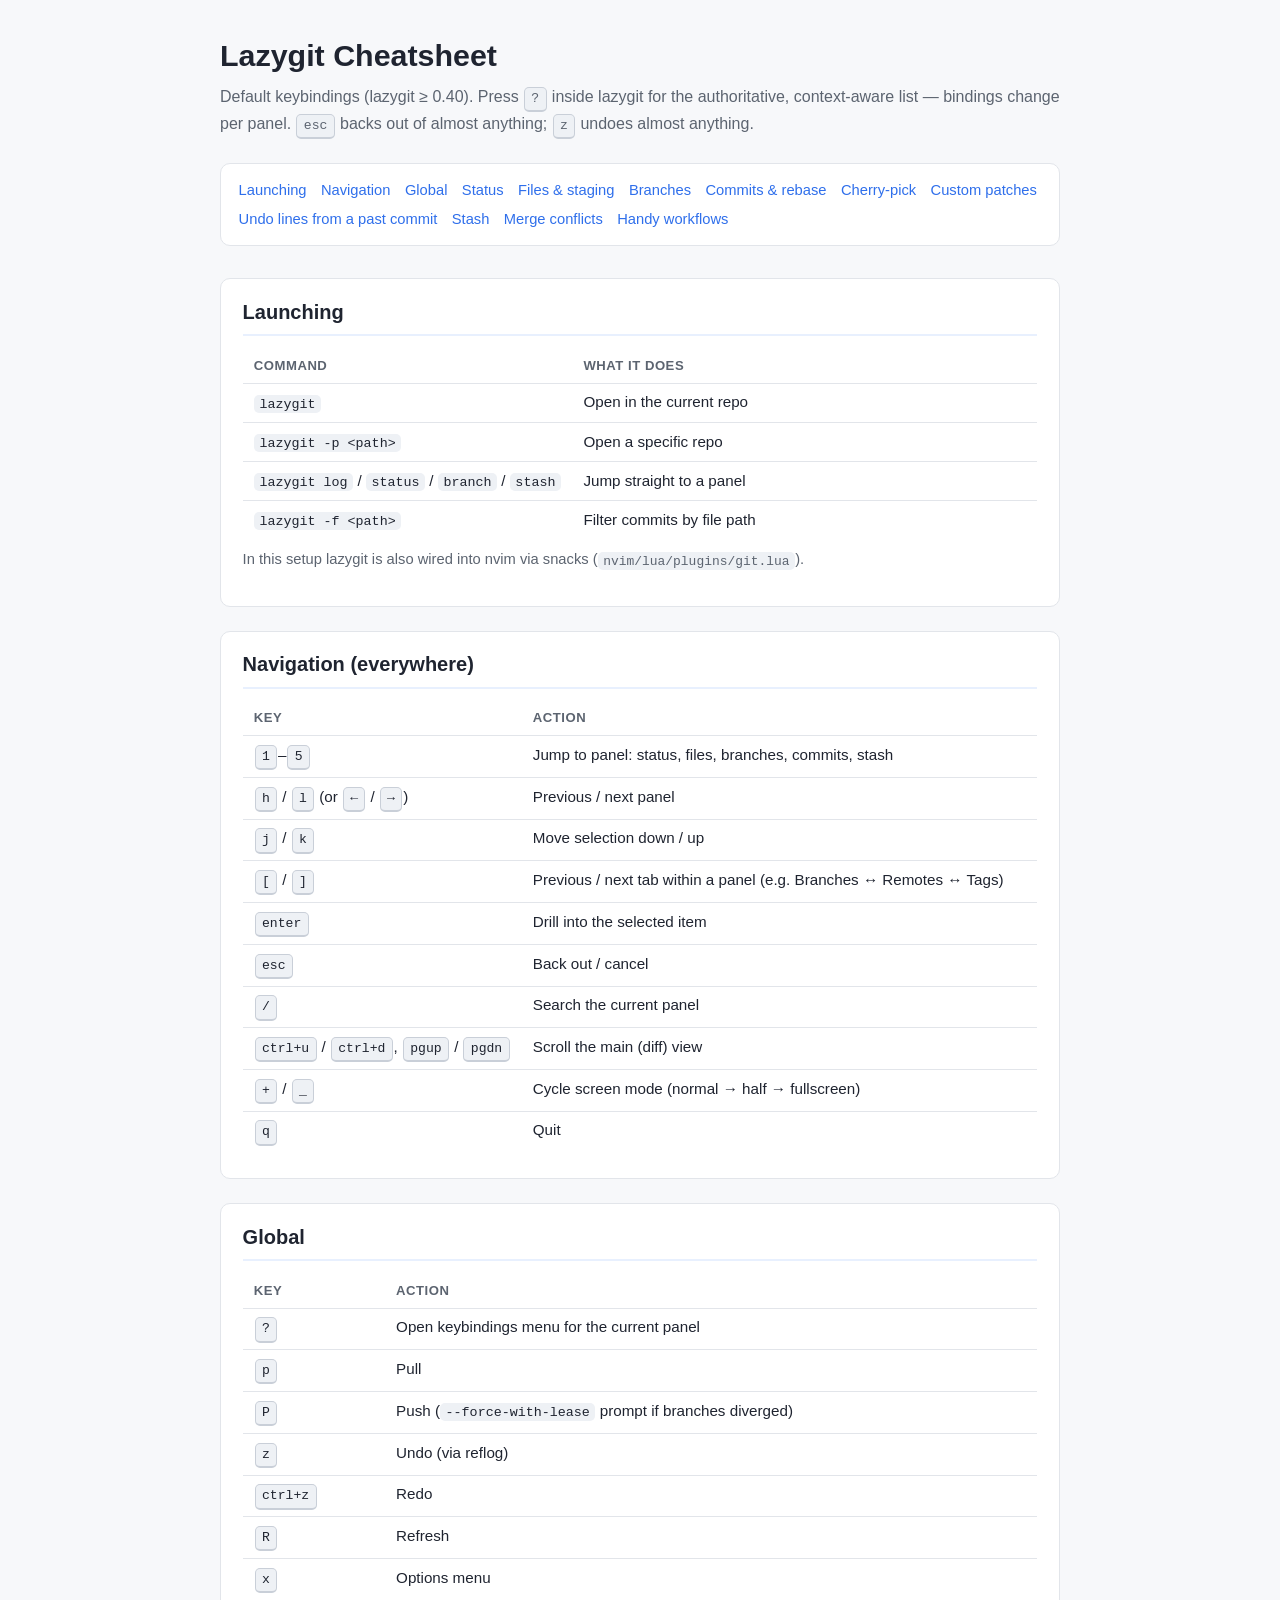
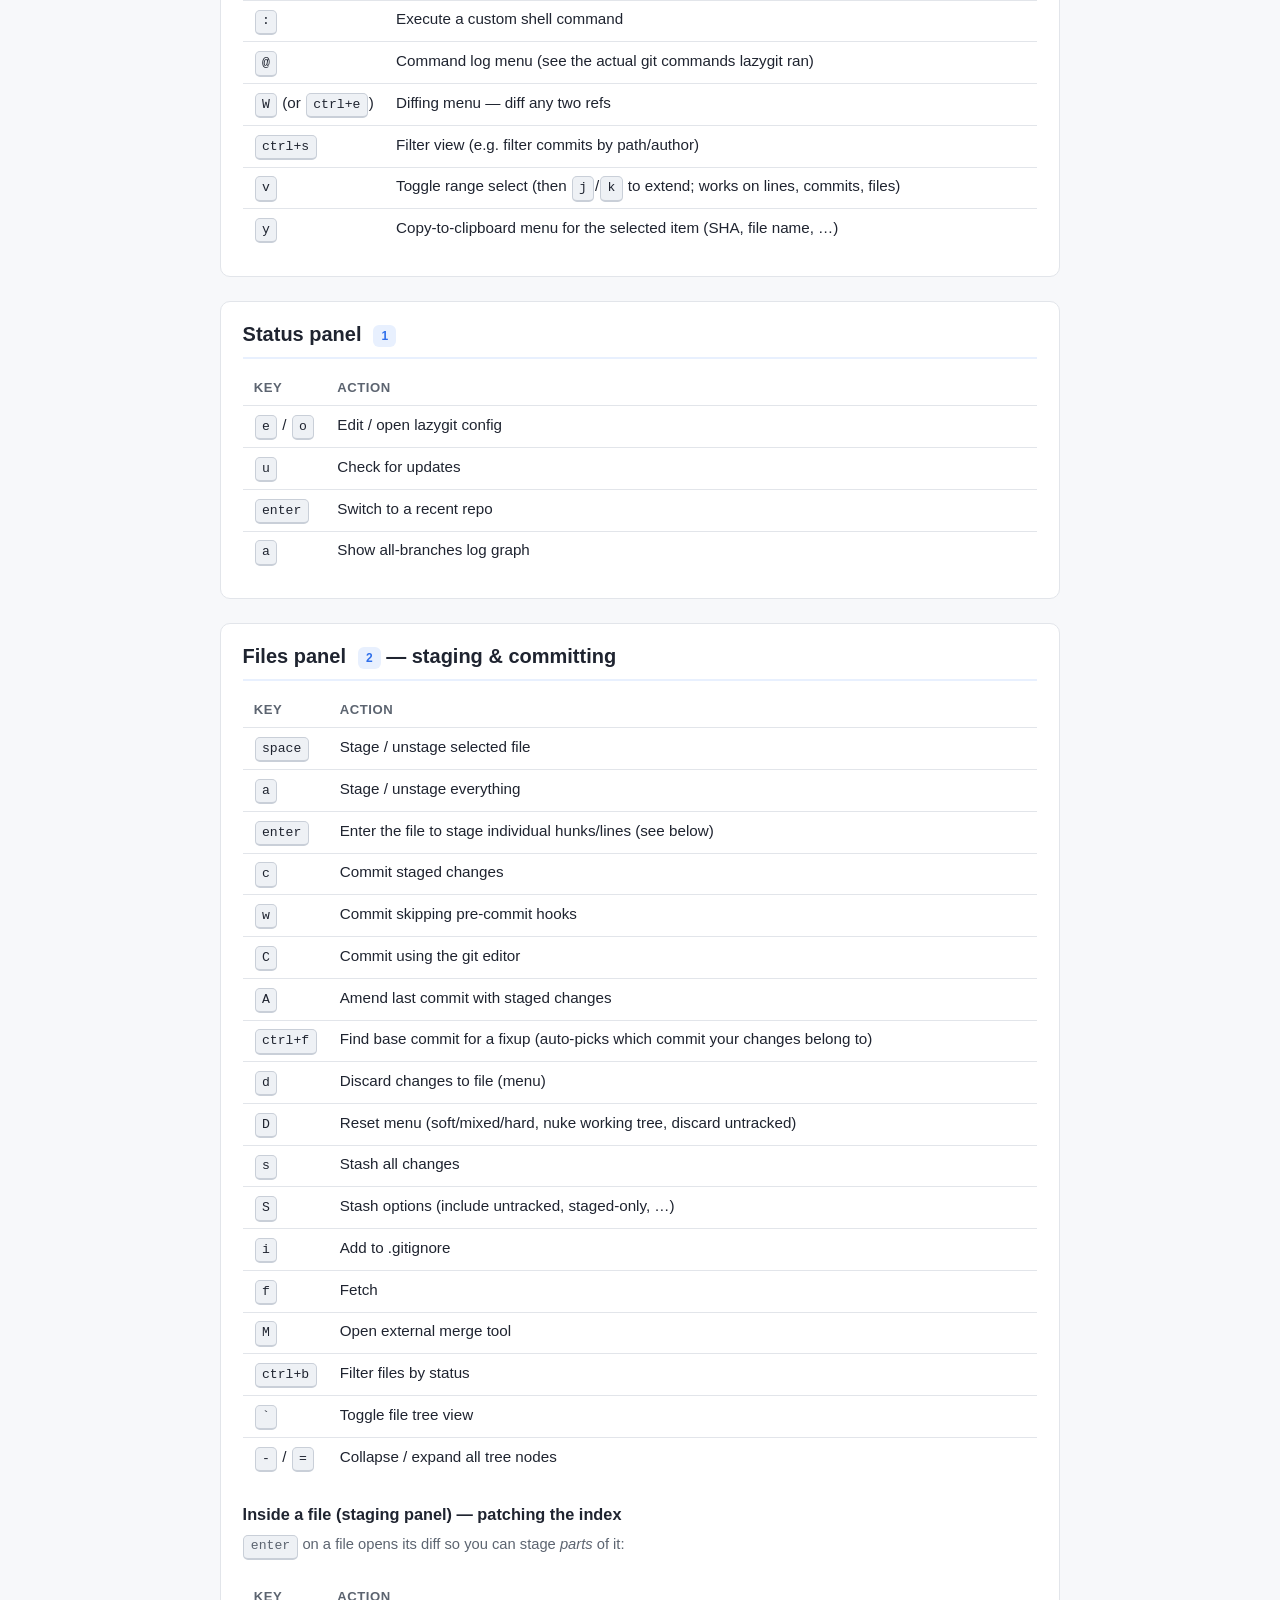
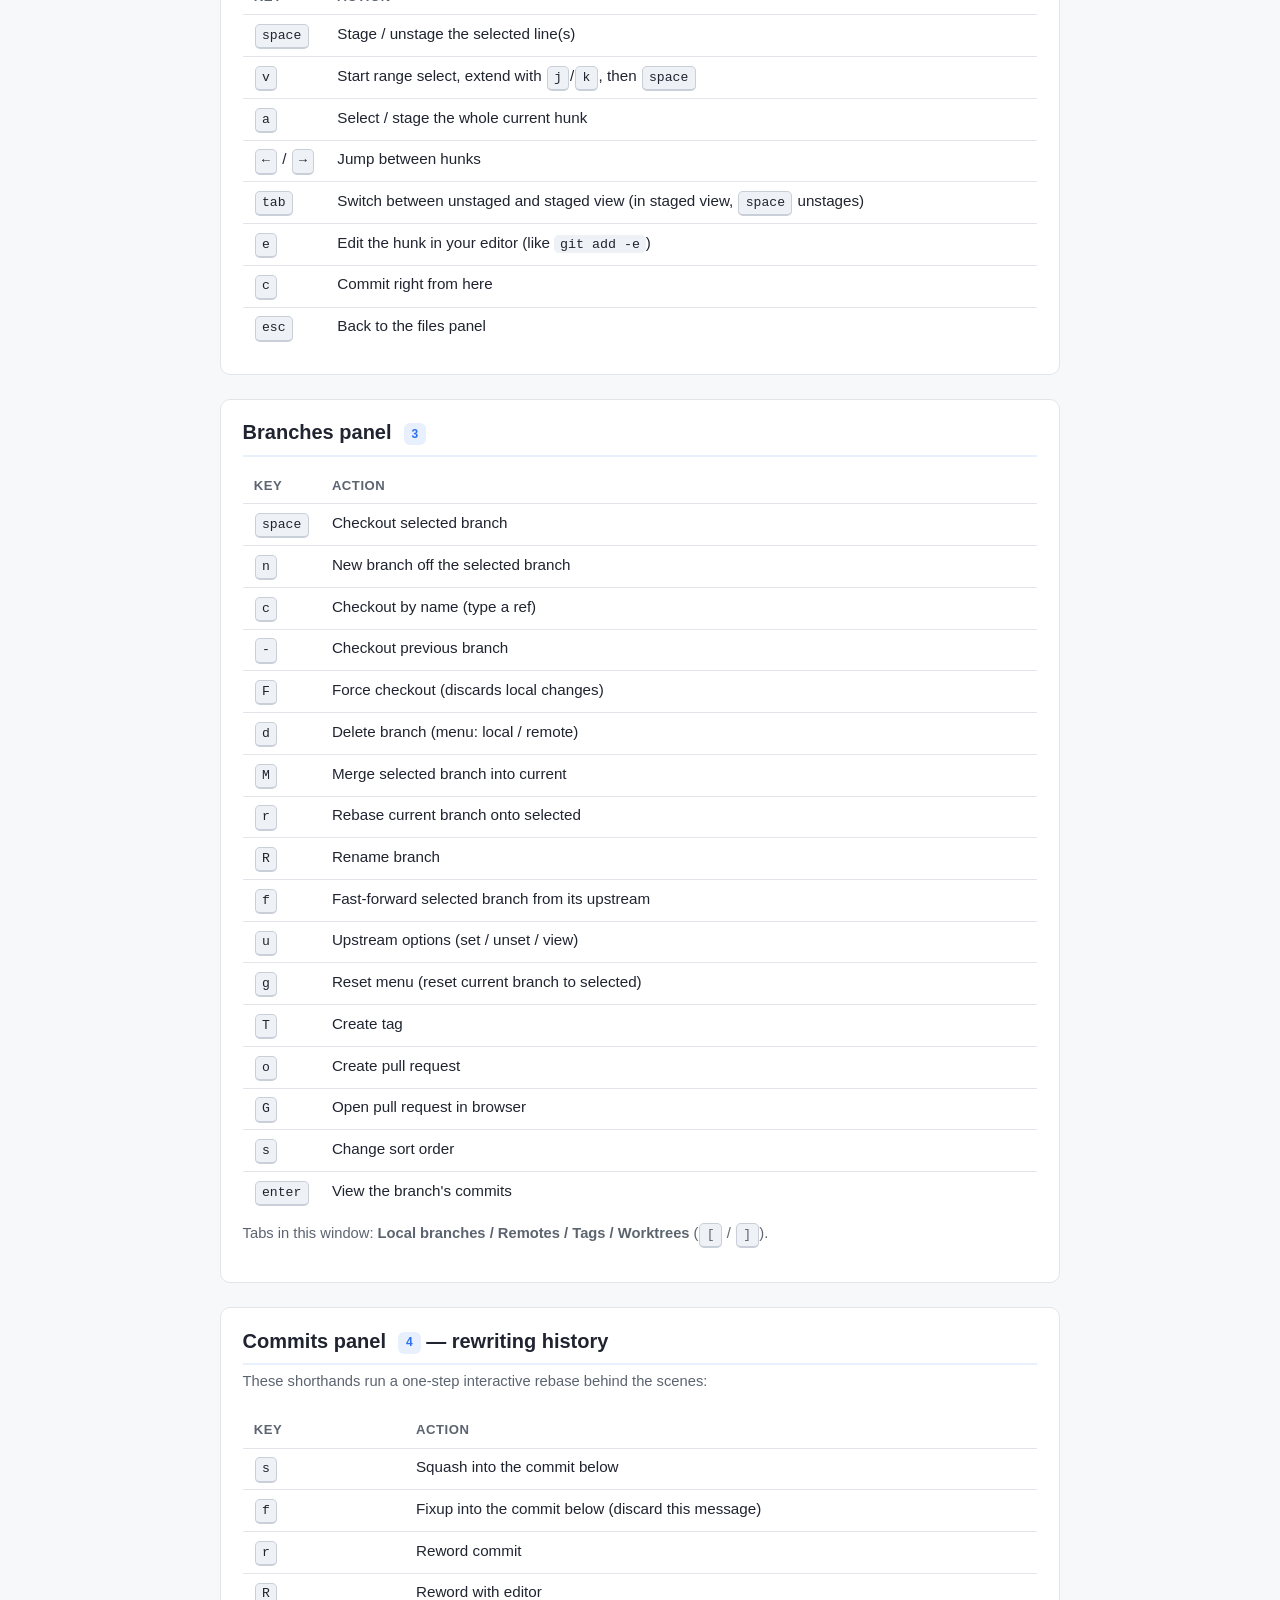
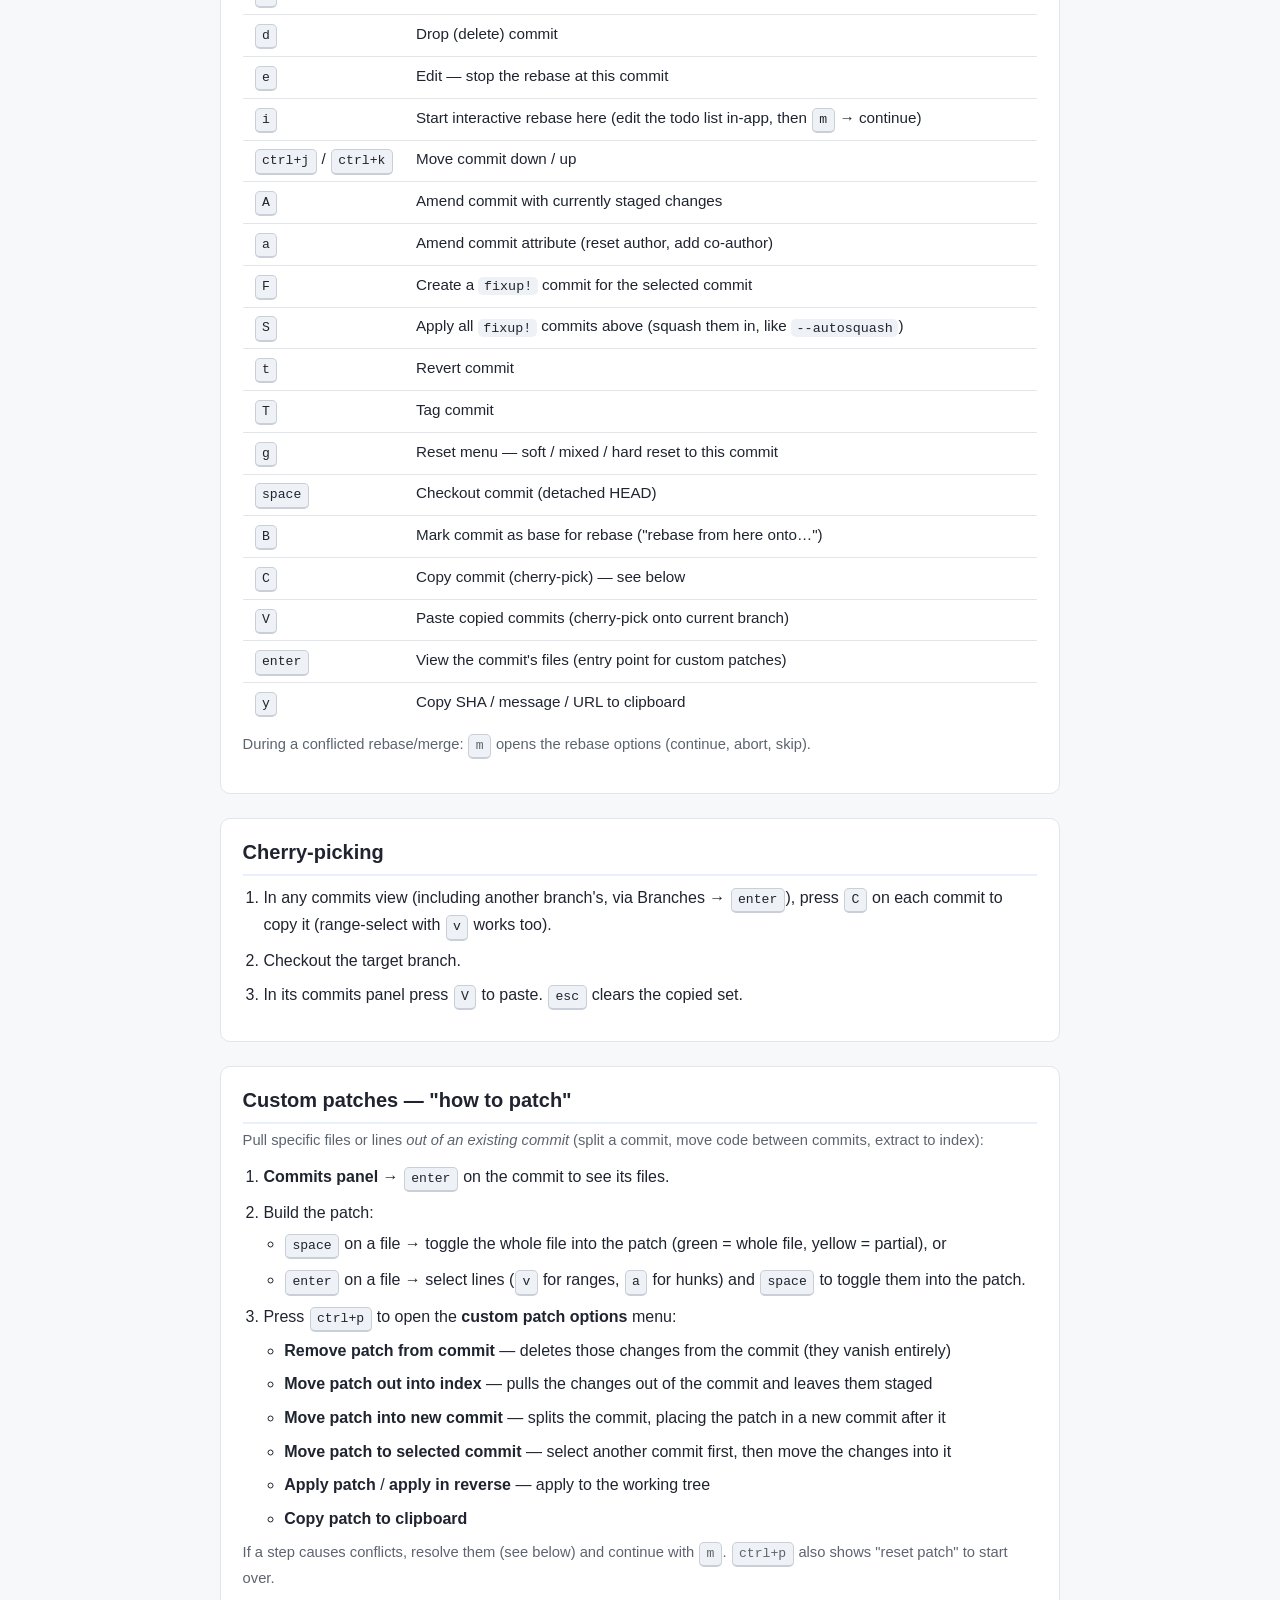
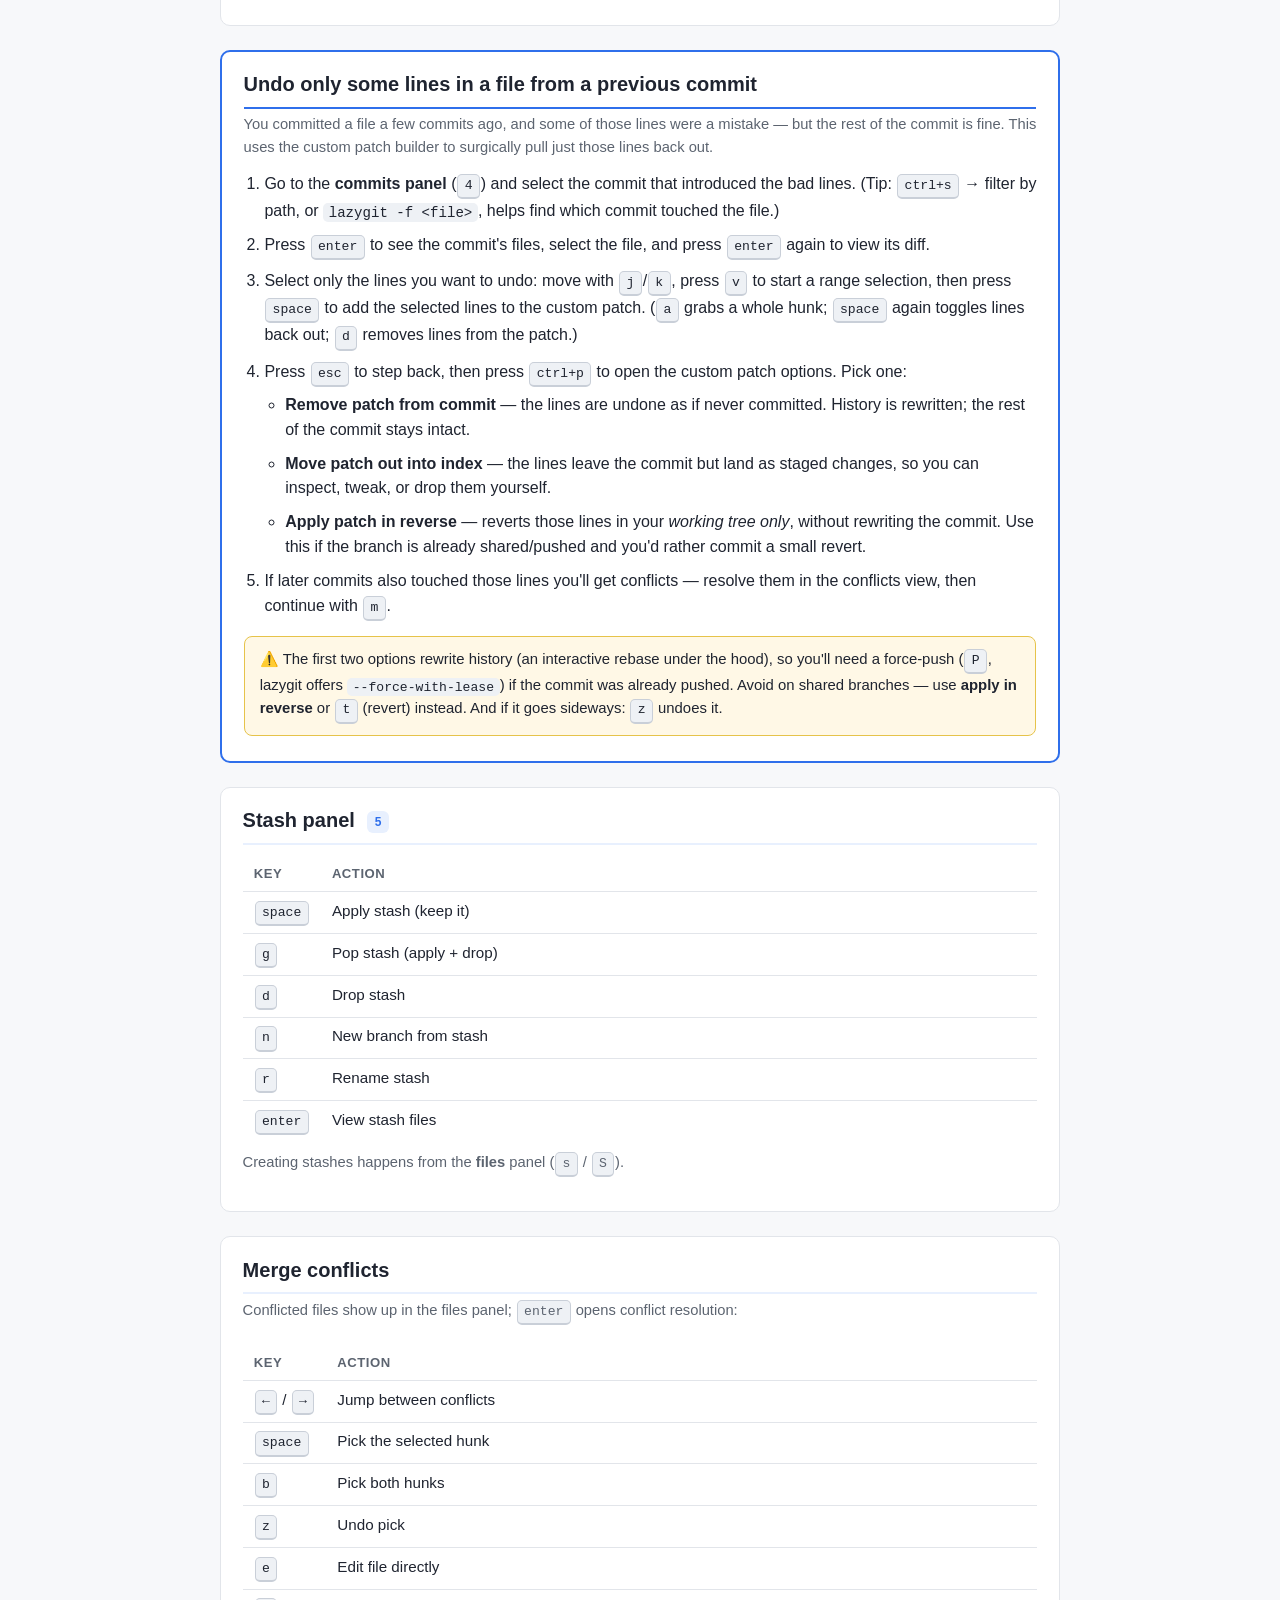
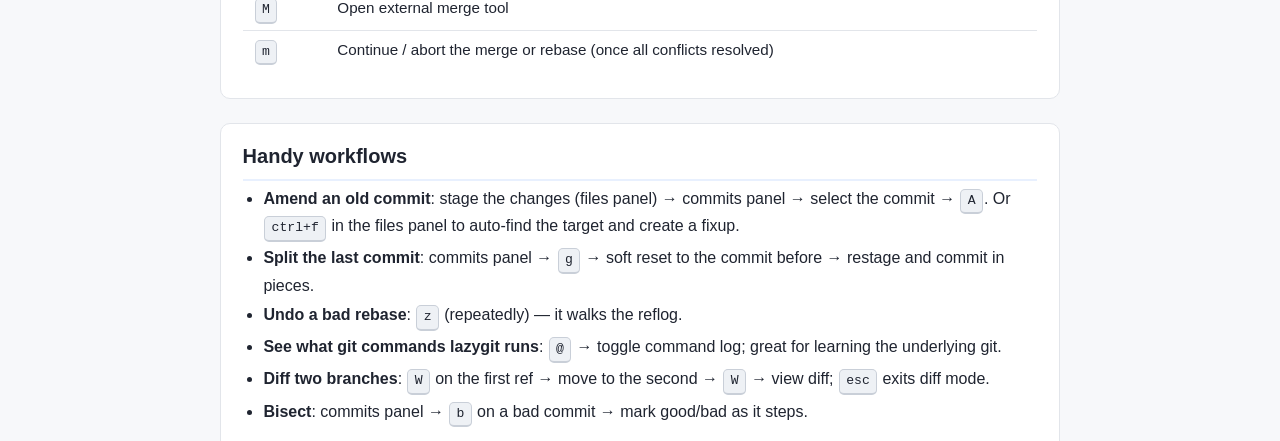
==== docs/lazygit-cheatsheet.html @ b350b0e1 "Convert lazygit cheatsheet to styled HTML doc Adds a walkthrough for undoing specific lines from a p" ====
<!DOCTYPE html>
<html lang="en">
<head>
<meta charset="UTF-8">
<meta name="viewport" content="width=device-width, initial-scale=1.0">
<title>Lazygit Cheatsheet</title>
<style>
  :root {
    --bg: #f7f8fa;
    --surface: #ffffff;
    --text: #1f2430;
    --muted: #5c6470;
    --accent: #2f6feb;
    --accent-soft: #e8f0fe;
    --border: #e2e5ea;
    --kbd-bg: #eef1f5;
    --kbd-border: #c9cfd8;
    --highlight-bg: #fff8e6;
    --highlight-border: #e6c34a;
    --code-bg: #eef1f5;
  }
  @media (prefers-color-scheme: dark) {
    :root {
      --bg: #14171c;
      --surface: #1c2027;
      --text: #e4e7ec;
      --muted: #9aa3b0;
      --accent: #6ca0f6;
      --accent-soft: #22304a;
      --border: #2c313a;
      --kbd-bg: #262b34;
      --kbd-border: #414855;
      --highlight-bg: #2e2913;
      --highlight-border: #8a7327;
      --code-bg: #262b34;
    }
  }
  * { box-sizing: border-box; }
  body {
    margin: 0;
    background: var(--bg);
    color: var(--text);
    font-family: -apple-system, BlinkMacSystemFont, "Segoe UI", Roboto, Helvetica, Arial, sans-serif;
    line-height: 1.55;
  }
  .wrap { max-width: 880px; margin: 0 auto; padding: 2rem 1.25rem 4rem; }
  header { margin-bottom: 1.5rem; }
  h1 { font-size: 1.9rem; margin: 0 0 .35rem; }
  .subtitle { color: var(--muted); margin: 0; }
  nav.toc {
    background: var(--surface);
    border: 1px solid var(--border);
    border-radius: 10px;
    padding: .9rem 1.1rem;
    margin: 1.25rem 0 2rem;
    display: flex;
    flex-wrap: wrap;
    gap: .4rem .9rem;
    font-size: .92rem;
  }
  nav.toc a { color: var(--accent); text-decoration: none; white-space: nowrap; }
  nav.toc a:hover { text-decoration: underline; }
  section {
    background: var(--surface);
    border: 1px solid var(--border);
    border-radius: 10px;
    padding: 1.1rem 1.35rem 1.35rem;
    margin-bottom: 1.5rem;
  }
  h2 {
    font-size: 1.25rem;
    margin: 0 0 .3rem;
    padding-bottom: .4rem;
    border-bottom: 2px solid var(--accent-soft);
  }
  h3 { font-size: 1.02rem; margin: 1.2rem 0 .4rem; }
  .panel-key {
    display: inline-block;
    font-size: .75rem;
    font-weight: 600;
    color: var(--accent);
    background: var(--accent-soft);
    border-radius: 6px;
    padding: .1rem .5rem;
    vertical-align: middle;
    margin-left: .4rem;
  }
  p.note { color: var(--muted); font-size: .92rem; margin: .3rem 0 .8rem; }
  .table-scroll { overflow-x: auto; }
  table { border-collapse: collapse; width: 100%; margin: .5rem 0 .25rem; font-size: .95rem; }
  th, td { text-align: left; padding: .42rem .7rem; border-bottom: 1px solid var(--border); vertical-align: top; }
  th { color: var(--muted); font-weight: 600; font-size: .82rem; text-transform: uppercase; letter-spacing: .04em; }
  tr:last-child td { border-bottom: none; }
  td.keys { white-space: nowrap; width: 1%; }
  kbd {
    display: inline-block;
    font-family: ui-monospace, SFMono-Regular, Menlo, Consolas, monospace;
    font-size: .82rem;
    background: var(--kbd-bg);
    border: 1px solid var(--kbd-border);
    border-bottom-width: 2px;
    border-radius: 5px;
    padding: .06rem .4rem;
    margin: 0 .05rem;
  }
  code {
    font-family: ui-monospace, SFMono-Regular, Menlo, Consolas, monospace;
    font-size: .88em;
    background: var(--code-bg);
    border-radius: 5px;
    padding: .1rem .35rem;
  }
  ol.steps { padding-left: 1.3rem; margin: .6rem 0; }
  ol.steps li { margin-bottom: .55rem; }
  ul { margin: .4rem 0 .6rem; padding-left: 1.3rem; }
  li { margin-bottom: .3rem; }
  .callout {
    background: var(--highlight-bg);
    border: 1px solid var(--highlight-border);
    border-radius: 8px;
    padding: .7rem .95rem;
    font-size: .93rem;
    margin: .9rem 0 .2rem;
  }
  .featured { border: 2px solid var(--accent); }
  .featured h2 { border-bottom-color: var(--accent); }
  footer { color: var(--muted); font-size: .88rem; text-align: center; margin-top: 2rem; }
</style>
</head>
<body>
<div class="wrap">

<header>
  <h1>Lazygit Cheatsheet</h1>
  <p class="subtitle">Default keybindings (lazygit ≥ 0.40). Press <kbd>?</kbd> inside lazygit for the authoritative, context-aware list — bindings change per panel. <kbd>esc</kbd> backs out of almost anything; <kbd>z</kbd> undoes almost anything.</p>
</header>

<nav class="toc">
  <a href="#launching">Launching</a>
  <a href="#navigation">Navigation</a>
  <a href="#global">Global</a>
  <a href="#status">Status</a>
  <a href="#files">Files &amp; staging</a>
  <a href="#branches">Branches</a>
  <a href="#commits">Commits &amp; rebase</a>
  <a href="#cherry-pick">Cherry-pick</a>
  <a href="#patches">Custom patches</a>
  <a href="#undo-lines">Undo lines from a past commit</a>
  <a href="#stash">Stash</a>
  <a href="#conflicts">Merge conflicts</a>
  <a href="#workflows">Handy workflows</a>
</nav>

<section id="launching">
  <h2>Launching</h2>
  <div class="table-scroll"><table>
    <tr><th>Command</th><th>What it does</th></tr>
    <tr><td class="keys"><code>lazygit</code></td><td>Open in the current repo</td></tr>
    <tr><td class="keys"><code>lazygit -p &lt;path&gt;</code></td><td>Open a specific repo</td></tr>
    <tr><td class="keys"><code>lazygit log</code> / <code>status</code> / <code>branch</code> / <code>stash</code></td><td>Jump straight to a panel</td></tr>
    <tr><td class="keys"><code>lazygit -f &lt;path&gt;</code></td><td>Filter commits by file path</td></tr>
  </table></div>
  <p class="note">In this setup lazygit is also wired into nvim via snacks (<code>nvim/lua/plugins/git.lua</code>).</p>
</section>

<section id="navigation">
  <h2>Navigation (everywhere)</h2>
  <div class="table-scroll"><table>
    <tr><th>Key</th><th>Action</th></tr>
    <tr><td class="keys"><kbd>1</kbd>–<kbd>5</kbd></td><td>Jump to panel: status, files, branches, commits, stash</td></tr>
    <tr><td class="keys"><kbd>h</kbd> / <kbd>l</kbd> (or <kbd>←</kbd> / <kbd>→</kbd>)</td><td>Previous / next panel</td></tr>
    <tr><td class="keys"><kbd>j</kbd> / <kbd>k</kbd></td><td>Move selection down / up</td></tr>
    <tr><td class="keys"><kbd>[</kbd> / <kbd>]</kbd></td><td>Previous / next tab within a panel (e.g. Branches ↔ Remotes ↔ Tags)</td></tr>
    <tr><td class="keys"><kbd>enter</kbd></td><td>Drill into the selected item</td></tr>
    <tr><td class="keys"><kbd>esc</kbd></td><td>Back out / cancel</td></tr>
    <tr><td class="keys"><kbd>/</kbd></td><td>Search the current panel</td></tr>
    <tr><td class="keys"><kbd>ctrl+u</kbd> / <kbd>ctrl+d</kbd>, <kbd>pgup</kbd> / <kbd>pgdn</kbd></td><td>Scroll the main (diff) view</td></tr>
    <tr><td class="keys"><kbd>+</kbd> / <kbd>_</kbd></td><td>Cycle screen mode (normal → half → fullscreen)</td></tr>
    <tr><td class="keys"><kbd>q</kbd></td><td>Quit</td></tr>
  </table></div>
</section>

<section id="global">
  <h2>Global</h2>
  <div class="table-scroll"><table>
    <tr><th>Key</th><th>Action</th></tr>
    <tr><td class="keys"><kbd>?</kbd></td><td>Open keybindings menu for the current panel</td></tr>
    <tr><td class="keys"><kbd>p</kbd></td><td>Pull</td></tr>
    <tr><td class="keys"><kbd>P</kbd></td><td>Push (<code>--force-with-lease</code> prompt if branches diverged)</td></tr>
    <tr><td class="keys"><kbd>z</kbd></td><td>Undo (via reflog)</td></tr>
    <tr><td class="keys"><kbd>ctrl+z</kbd></td><td>Redo</td></tr>
    <tr><td class="keys"><kbd>R</kbd></td><td>Refresh</td></tr>
    <tr><td class="keys"><kbd>x</kbd></td><td>Options menu</td></tr>
    <tr><td class="keys"><kbd>:</kbd></td><td>Execute a custom shell command</td></tr>
    <tr><td class="keys"><kbd>@</kbd></td><td>Command log menu (see the actual git commands lazygit ran)</td></tr>
    <tr><td class="keys"><kbd>W</kbd> (or <kbd>ctrl+e</kbd>)</td><td>Diffing menu — diff any two refs</td></tr>
    <tr><td class="keys"><kbd>ctrl+s</kbd></td><td>Filter view (e.g. filter commits by path/author)</td></tr>
    <tr><td class="keys"><kbd>v</kbd></td><td>Toggle range select (then <kbd>j</kbd>/<kbd>k</kbd> to extend; works on lines, commits, files)</td></tr>
    <tr><td class="keys"><kbd>y</kbd></td><td>Copy-to-clipboard menu for the selected item (SHA, file name, …)</td></tr>
  </table></div>
</section>

<section id="status">
  <h2>Status panel <span class="panel-key">1</span></h2>
  <div class="table-scroll"><table>
    <tr><th>Key</th><th>Action</th></tr>
    <tr><td class="keys"><kbd>e</kbd> / <kbd>o</kbd></td><td>Edit / open lazygit config</td></tr>
    <tr><td class="keys"><kbd>u</kbd></td><td>Check for updates</td></tr>
    <tr><td class="keys"><kbd>enter</kbd></td><td>Switch to a recent repo</td></tr>
    <tr><td class="keys"><kbd>a</kbd></td><td>Show all-branches log graph</td></tr>
  </table></div>
</section>

<section id="files">
  <h2>Files panel <span class="panel-key">2</span> — staging &amp; committing</h2>
  <div class="table-scroll"><table>
    <tr><th>Key</th><th>Action</th></tr>
    <tr><td class="keys"><kbd>space</kbd></td><td>Stage / unstage selected file</td></tr>
    <tr><td class="keys"><kbd>a</kbd></td><td>Stage / unstage everything</td></tr>
    <tr><td class="keys"><kbd>enter</kbd></td><td>Enter the file to stage individual hunks/lines (see below)</td></tr>
    <tr><td class="keys"><kbd>c</kbd></td><td>Commit staged changes</td></tr>
    <tr><td class="keys"><kbd>w</kbd></td><td>Commit skipping pre-commit hooks</td></tr>
    <tr><td class="keys"><kbd>C</kbd></td><td>Commit using the git editor</td></tr>
    <tr><td class="keys"><kbd>A</kbd></td><td>Amend last commit with staged changes</td></tr>
    <tr><td class="keys"><kbd>ctrl+f</kbd></td><td>Find base commit for a fixup (auto-picks which commit your changes belong to)</td></tr>
    <tr><td class="keys"><kbd>d</kbd></td><td>Discard changes to file (menu)</td></tr>
    <tr><td class="keys"><kbd>D</kbd></td><td>Reset menu (soft/mixed/hard, nuke working tree, discard untracked)</td></tr>
    <tr><td class="keys"><kbd>s</kbd></td><td>Stash all changes</td></tr>
    <tr><td class="keys"><kbd>S</kbd></td><td>Stash options (include untracked, staged-only, …)</td></tr>
    <tr><td class="keys"><kbd>i</kbd></td><td>Add to .gitignore</td></tr>
    <tr><td class="keys"><kbd>f</kbd></td><td>Fetch</td></tr>
    <tr><td class="keys"><kbd>M</kbd></td><td>Open external merge tool</td></tr>
    <tr><td class="keys"><kbd>ctrl+b</kbd></td><td>Filter files by status</td></tr>
    <tr><td class="keys"><kbd>`</kbd></td><td>Toggle file tree view</td></tr>
    <tr><td class="keys"><kbd>-</kbd> / <kbd>=</kbd></td><td>Collapse / expand all tree nodes</td></tr>
  </table></div>

  <h3>Inside a file (staging panel) — patching the index</h3>
  <p class="note"><kbd>enter</kbd> on a file opens its diff so you can stage <em>parts</em> of it:</p>
  <div class="table-scroll"><table>
    <tr><th>Key</th><th>Action</th></tr>
    <tr><td class="keys"><kbd>space</kbd></td><td>Stage / unstage the selected line(s)</td></tr>
    <tr><td class="keys"><kbd>v</kbd></td><td>Start range select, extend with <kbd>j</kbd>/<kbd>k</kbd>, then <kbd>space</kbd></td></tr>
    <tr><td class="keys"><kbd>a</kbd></td><td>Select / stage the whole current hunk</td></tr>
    <tr><td class="keys"><kbd>←</kbd> / <kbd>→</kbd></td><td>Jump between hunks</td></tr>
    <tr><td class="keys"><kbd>tab</kbd></td><td>Switch between unstaged and staged view (in staged view, <kbd>space</kbd> unstages)</td></tr>
    <tr><td class="keys"><kbd>e</kbd></td><td>Edit the hunk in your editor (like <code>git add -e</code>)</td></tr>
    <tr><td class="keys"><kbd>c</kbd></td><td>Commit right from here</td></tr>
    <tr><td class="keys"><kbd>esc</kbd></td><td>Back to the files panel</td></tr>
  </table></div>
</section>

<section id="branches">
  <h2>Branches panel <span class="panel-key">3</span></h2>
  <div class="table-scroll"><table>
    <tr><th>Key</th><th>Action</th></tr>
    <tr><td class="keys"><kbd>space</kbd></td><td>Checkout selected branch</td></tr>
    <tr><td class="keys"><kbd>n</kbd></td><td>New branch off the selected branch</td></tr>
    <tr><td class="keys"><kbd>c</kbd></td><td>Checkout by name (type a ref)</td></tr>
    <tr><td class="keys"><kbd>-</kbd></td><td>Checkout previous branch</td></tr>
    <tr><td class="keys"><kbd>F</kbd></td><td>Force checkout (discards local changes)</td></tr>
    <tr><td class="keys"><kbd>d</kbd></td><td>Delete branch (menu: local / remote)</td></tr>
    <tr><td class="keys"><kbd>M</kbd></td><td>Merge selected branch into current</td></tr>
    <tr><td class="keys"><kbd>r</kbd></td><td>Rebase current branch onto selected</td></tr>
    <tr><td class="keys"><kbd>R</kbd></td><td>Rename branch</td></tr>
    <tr><td class="keys"><kbd>f</kbd></td><td>Fast-forward selected branch from its upstream</td></tr>
    <tr><td class="keys"><kbd>u</kbd></td><td>Upstream options (set / unset / view)</td></tr>
    <tr><td class="keys"><kbd>g</kbd></td><td>Reset menu (reset current branch to selected)</td></tr>
    <tr><td class="keys"><kbd>T</kbd></td><td>Create tag</td></tr>
    <tr><td class="keys"><kbd>o</kbd></td><td>Create pull request</td></tr>
    <tr><td class="keys"><kbd>G</kbd></td><td>Open pull request in browser</td></tr>
    <tr><td class="keys"><kbd>s</kbd></td><td>Change sort order</td></tr>
    <tr><td class="keys"><kbd>enter</kbd></td><td>View the branch's commits</td></tr>
  </table></div>
  <p class="note">Tabs in this window: <strong>Local branches / Remotes / Tags / Worktrees</strong> (<kbd>[</kbd> / <kbd>]</kbd>).</p>
</section>

<section id="commits">
  <h2>Commits panel <span class="panel-key">4</span> — rewriting history</h2>
  <p class="note">These shorthands run a one-step interactive rebase behind the scenes:</p>
  <div class="table-scroll"><table>
    <tr><th>Key</th><th>Action</th></tr>
    <tr><td class="keys"><kbd>s</kbd></td><td>Squash into the commit below</td></tr>
    <tr><td class="keys"><kbd>f</kbd></td><td>Fixup into the commit below (discard this message)</td></tr>
    <tr><td class="keys"><kbd>r</kbd></td><td>Reword commit</td></tr>
    <tr><td class="keys"><kbd>R</kbd></td><td>Reword with editor</td></tr>
    <tr><td class="keys"><kbd>d</kbd></td><td>Drop (delete) commit</td></tr>
    <tr><td class="keys"><kbd>e</kbd></td><td>Edit — stop the rebase at this commit</td></tr>
    <tr><td class="keys"><kbd>i</kbd></td><td>Start interactive rebase here (edit the todo list in-app, then <kbd>m</kbd> → continue)</td></tr>
    <tr><td class="keys"><kbd>ctrl+j</kbd> / <kbd>ctrl+k</kbd></td><td>Move commit down / up</td></tr>
    <tr><td class="keys"><kbd>A</kbd></td><td>Amend commit with currently staged changes</td></tr>
    <tr><td class="keys"><kbd>a</kbd></td><td>Amend commit attribute (reset author, add co-author)</td></tr>
    <tr><td class="keys"><kbd>F</kbd></td><td>Create a <code>fixup!</code> commit for the selected commit</td></tr>
    <tr><td class="keys"><kbd>S</kbd></td><td>Apply all <code>fixup!</code> commits above (squash them in, like <code>--autosquash</code>)</td></tr>
    <tr><td class="keys"><kbd>t</kbd></td><td>Revert commit</td></tr>
    <tr><td class="keys"><kbd>T</kbd></td><td>Tag commit</td></tr>
    <tr><td class="keys"><kbd>g</kbd></td><td>Reset menu — soft / mixed / hard reset to this commit</td></tr>
    <tr><td class="keys"><kbd>space</kbd></td><td>Checkout commit (detached HEAD)</td></tr>
    <tr><td class="keys"><kbd>B</kbd></td><td>Mark commit as base for rebase ("rebase from here onto…")</td></tr>
    <tr><td class="keys"><kbd>C</kbd></td><td>Copy commit (cherry-pick) — see below</td></tr>
    <tr><td class="keys"><kbd>V</kbd></td><td>Paste copied commits (cherry-pick onto current branch)</td></tr>
    <tr><td class="keys"><kbd>enter</kbd></td><td>View the commit's files (entry point for custom patches)</td></tr>
    <tr><td class="keys"><kbd>y</kbd></td><td>Copy SHA / message / URL to clipboard</td></tr>
  </table></div>
  <p class="note">During a conflicted rebase/merge: <kbd>m</kbd> opens the rebase options (continue, abort, skip).</p>
</section>

<section id="cherry-pick">
  <h2>Cherry-picking</h2>
  <ol class="steps">
    <li>In any commits view (including another branch's, via Branches → <kbd>enter</kbd>), press <kbd>C</kbd> on each commit to copy it (range-select with <kbd>v</kbd> works too).</li>
    <li>Checkout the target branch.</li>
    <li>In its commits panel press <kbd>V</kbd> to paste. <kbd>esc</kbd> clears the copied set.</li>
  </ol>
</section>

<section id="patches">
  <h2>Custom patches — "how to patch"</h2>
  <p class="note">Pull specific files or lines <em>out of an existing commit</em> (split a commit, move code between commits, extract to index):</p>
  <ol class="steps">
    <li><strong>Commits panel</strong> → <kbd>enter</kbd> on the commit to see its files.</li>
    <li>Build the patch:
      <ul>
        <li><kbd>space</kbd> on a file → toggle the whole file into the patch (green = whole file, yellow = partial), or</li>
        <li><kbd>enter</kbd> on a file → select lines (<kbd>v</kbd> for ranges, <kbd>a</kbd> for hunks) and <kbd>space</kbd> to toggle them into the patch.</li>
      </ul>
    </li>
    <li>Press <kbd>ctrl+p</kbd> to open the <strong>custom patch options</strong> menu:
      <ul>
        <li><strong>Remove patch from commit</strong> — deletes those changes from the commit (they vanish entirely)</li>
        <li><strong>Move patch out into index</strong> — pulls the changes out of the commit and leaves them staged</li>
        <li><strong>Move patch into new commit</strong> — splits the commit, placing the patch in a new commit after it</li>
        <li><strong>Move patch to selected commit</strong> — select another commit first, then move the changes into it</li>
        <li><strong>Apply patch</strong> / <strong>apply in reverse</strong> — apply to the working tree</li>
        <li><strong>Copy patch to clipboard</strong></li>
      </ul>
    </li>
  </ol>
  <p class="note">If a step causes conflicts, resolve them (see below) and continue with <kbd>m</kbd>. <kbd>ctrl+p</kbd> also shows "reset patch" to start over.</p>
</section>

<section id="undo-lines" class="featured">
  <h2>Undo only some lines in a file from a previous commit</h2>
  <p class="note">You committed a file a few commits ago, and some of those lines were a mistake — but the rest of the commit is fine. This uses the custom patch builder to surgically pull just those lines back out.</p>
  <ol class="steps">
    <li>Go to the <strong>commits panel</strong> (<kbd>4</kbd>) and select the commit that introduced the bad lines. (Tip: <kbd>ctrl+s</kbd> → filter by path, or <code>lazygit -f &lt;file&gt;</code>, helps find which commit touched the file.)</li>
    <li>Press <kbd>enter</kbd> to see the commit's files, select the file, and press <kbd>enter</kbd> again to view its diff.</li>
    <li>Select only the lines you want to undo: move with <kbd>j</kbd>/<kbd>k</kbd>, press <kbd>v</kbd> to start a range selection, then press <kbd>space</kbd> to add the selected lines to the custom patch. (<kbd>a</kbd> grabs a whole hunk; <kbd>space</kbd> again toggles lines back out; <kbd>d</kbd> removes lines from the patch.)</li>
    <li>Press <kbd>esc</kbd> to step back, then press <kbd>ctrl+p</kbd> to open the custom patch options. Pick one:
      <ul>
        <li><strong>Remove patch from commit</strong> — the lines are undone as if never committed. History is rewritten; the rest of the commit stays intact.</li>
        <li><strong>Move patch out into index</strong> — the lines leave the commit but land as staged changes, so you can inspect, tweak, or drop them yourself.</li>
        <li><strong>Apply patch in reverse</strong> — reverts those lines in your <em>working tree only</em>, without rewriting the commit. Use this if the branch is already shared/pushed and you'd rather commit a small revert.</li>
      </ul>
    </li>
    <li>If later commits also touched those lines you'll get conflicts — resolve them in the conflicts view, then continue with <kbd>m</kbd>.</li>
  </ol>
  <div class="callout">⚠️ The first two options rewrite history (an interactive rebase under the hood), so you'll need a force-push (<kbd>P</kbd>, lazygit offers <code>--force-with-lease</code>) if the commit was already pushed. Avoid on shared branches — use <strong>apply in reverse</strong> or <kbd>t</kbd> (revert) instead. And if it goes sideways: <kbd>z</kbd> undoes it.</div>
</section>

<section id="stash">
  <h2>Stash panel <span class="panel-key">5</span></h2>
  <div class="table-scroll"><table>
    <tr><th>Key</th><th>Action</th></tr>
    <tr><td class="keys"><kbd>space</kbd></td><td>Apply stash (keep it)</td></tr>
    <tr><td class="keys"><kbd>g</kbd></td><td>Pop stash (apply + drop)</td></tr>
    <tr><td class="keys"><kbd>d</kbd></td><td>Drop stash</td></tr>
    <tr><td class="keys"><kbd>n</kbd></td><td>New branch from stash</td></tr>
    <tr><td class="keys"><kbd>r</kbd></td><td>Rename stash</td></tr>
    <tr><td class="keys"><kbd>enter</kbd></td><td>View stash files</td></tr>
  </table></div>
  <p class="note">Creating stashes happens from the <strong>files</strong> panel (<kbd>s</kbd> / <kbd>S</kbd>).</p>
</section>

<section id="conflicts">
  <h2>Merge conflicts</h2>
  <p class="note">Conflicted files show up in the files panel; <kbd>enter</kbd> opens conflict resolution:</p>
  <div class="table-scroll"><table>
    <tr><th>Key</th><th>Action</th></tr>
    <tr><td class="keys"><kbd>←</kbd> / <kbd>→</kbd></td><td>Jump between conflicts</td></tr>
    <tr><td class="keys"><kbd>space</kbd></td><td>Pick the selected hunk</td></tr>
    <tr><td class="keys"><kbd>b</kbd></td><td>Pick both hunks</td></tr>
    <tr><td class="keys"><kbd>z</kbd></td><td>Undo pick</td></tr>
    <tr><td class="keys"><kbd>e</kbd></td><td>Edit file directly</td></tr>
    <tr><td class="keys"><kbd>M</kbd></td><td>Open external merge tool</td></tr>
    <tr><td class="keys"><kbd>m</kbd></td><td>Continue / abort the merge or rebase (once all conflicts resolved)</td></tr>
  </table></div>
</section>

<section id="workflows">
  <h2>Handy workflows</h2>
  <ul>
    <li><strong>Amend an old commit</strong>: stage the changes (files panel) → commits panel → select the commit → <kbd>A</kbd>. Or <kbd>ctrl+f</kbd> in the files panel to auto-find the target and create a fixup.</li>
    <li><strong>Split the last commit</strong>: commits panel → <kbd>g</kbd> → soft reset to the commit before → restage and commit in pieces.</li>
    <li><strong>Undo a bad rebase</strong>: <kbd>z</kbd> (repeatedly) — it walks the reflog.</li>
    <li><strong>See what git commands lazygit runs</strong>: <kbd>@</kbd> → toggle command log; great for learning the underlying git.</li>
    <li><strong>Diff two branches</strong>: <kbd>W</kbd> on the first ref → move to the second → <kbd>W</kbd> → view diff; <kbd>esc</kbd> exits diff mode.</li>
    <li><strong>Bisect</strong>: commits panel → <kbd>b</kbd> on a bad commit → mark good/bad as it steps.</li>
  </ul>
</section>

<footer>Defaults verified against lazygit's <code>pkg/config/user_config.go</code>. Your own config lives at the path shown by <kbd>e</kbd> in the status panel.</footer>

</div>
</body>
</html>
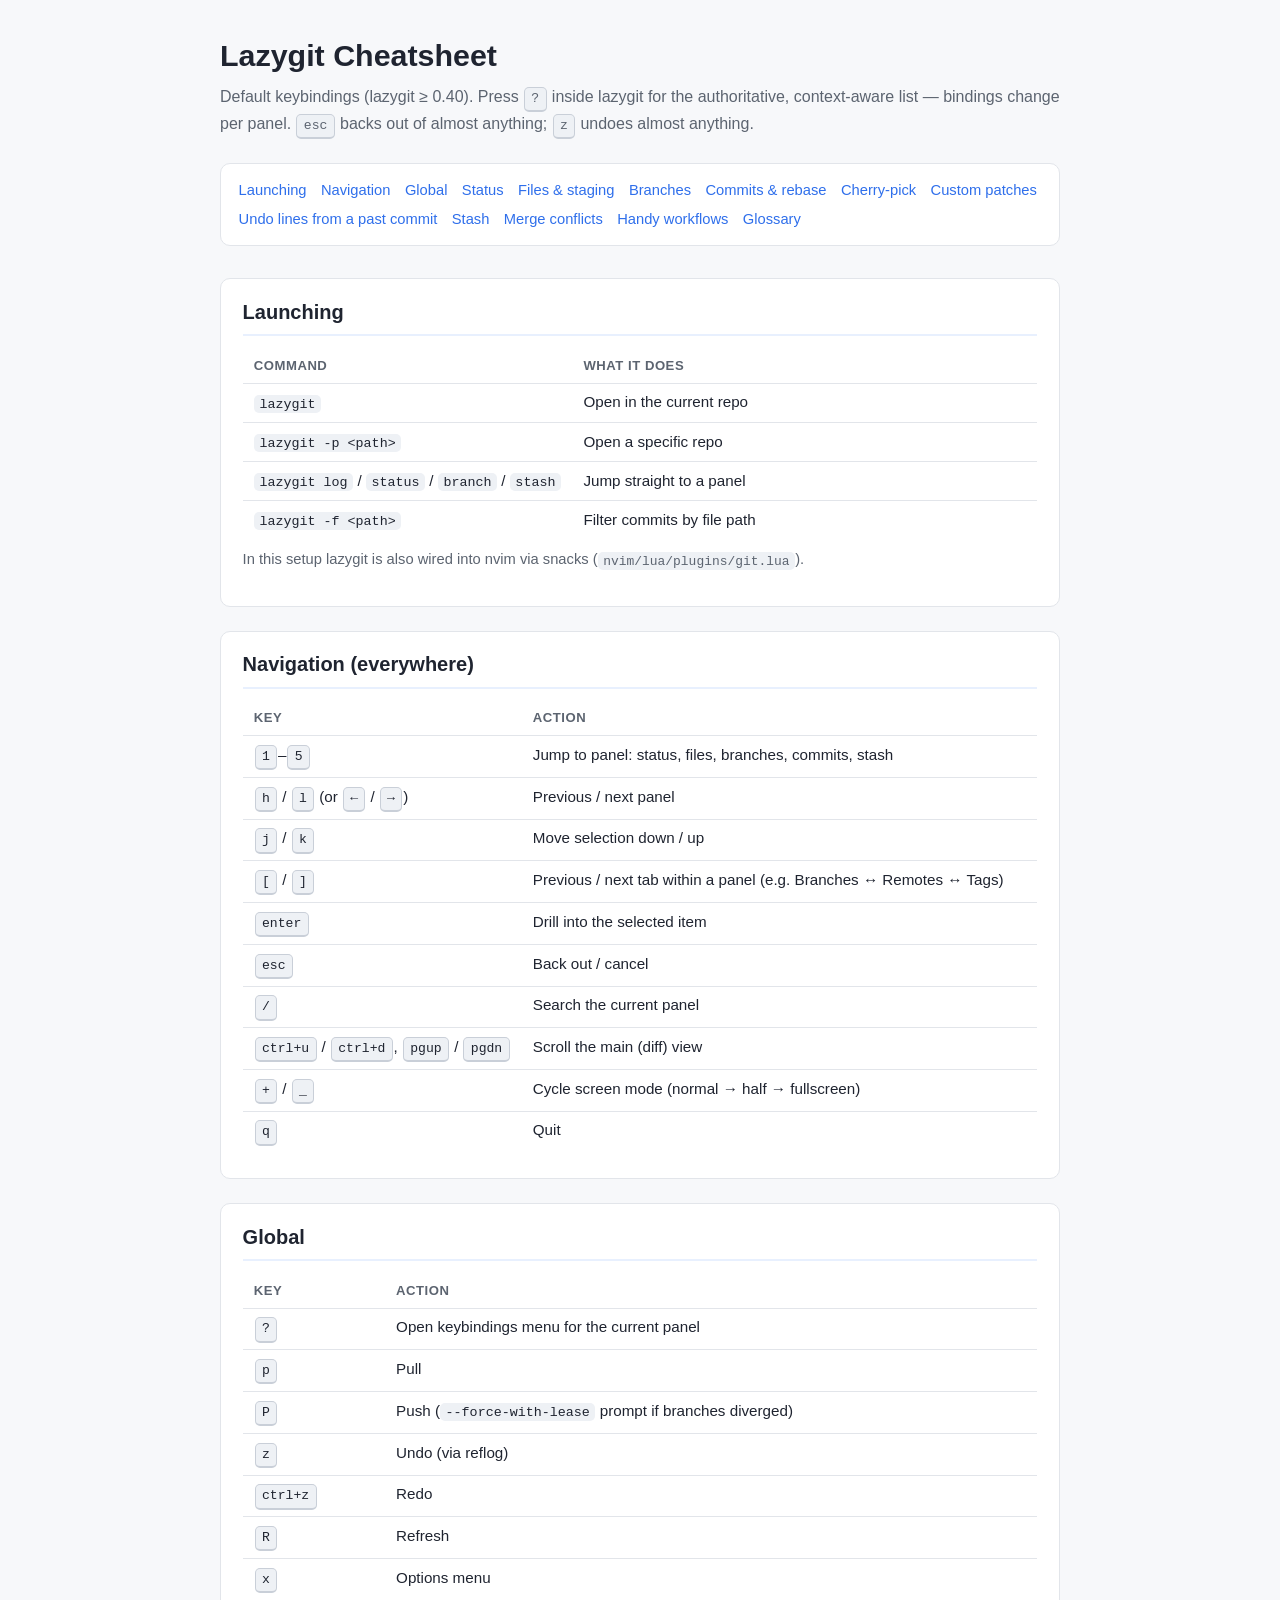
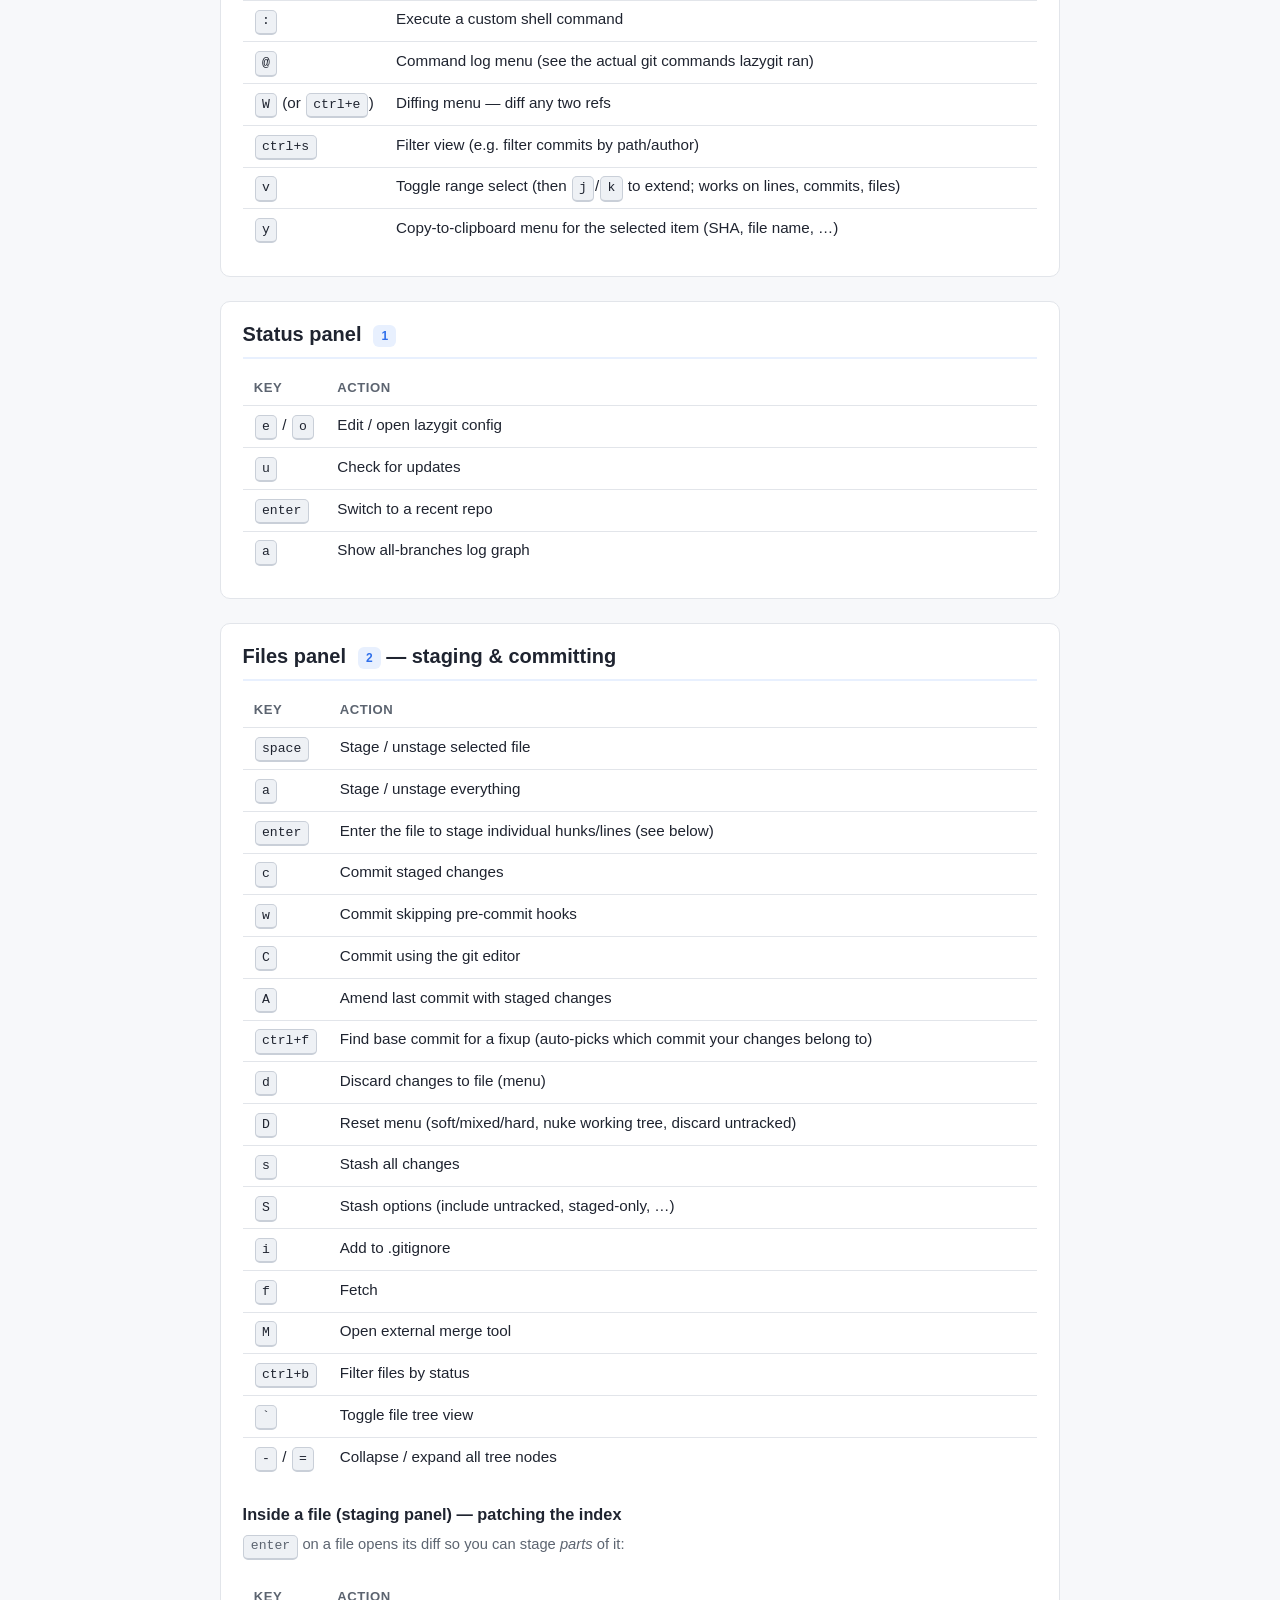
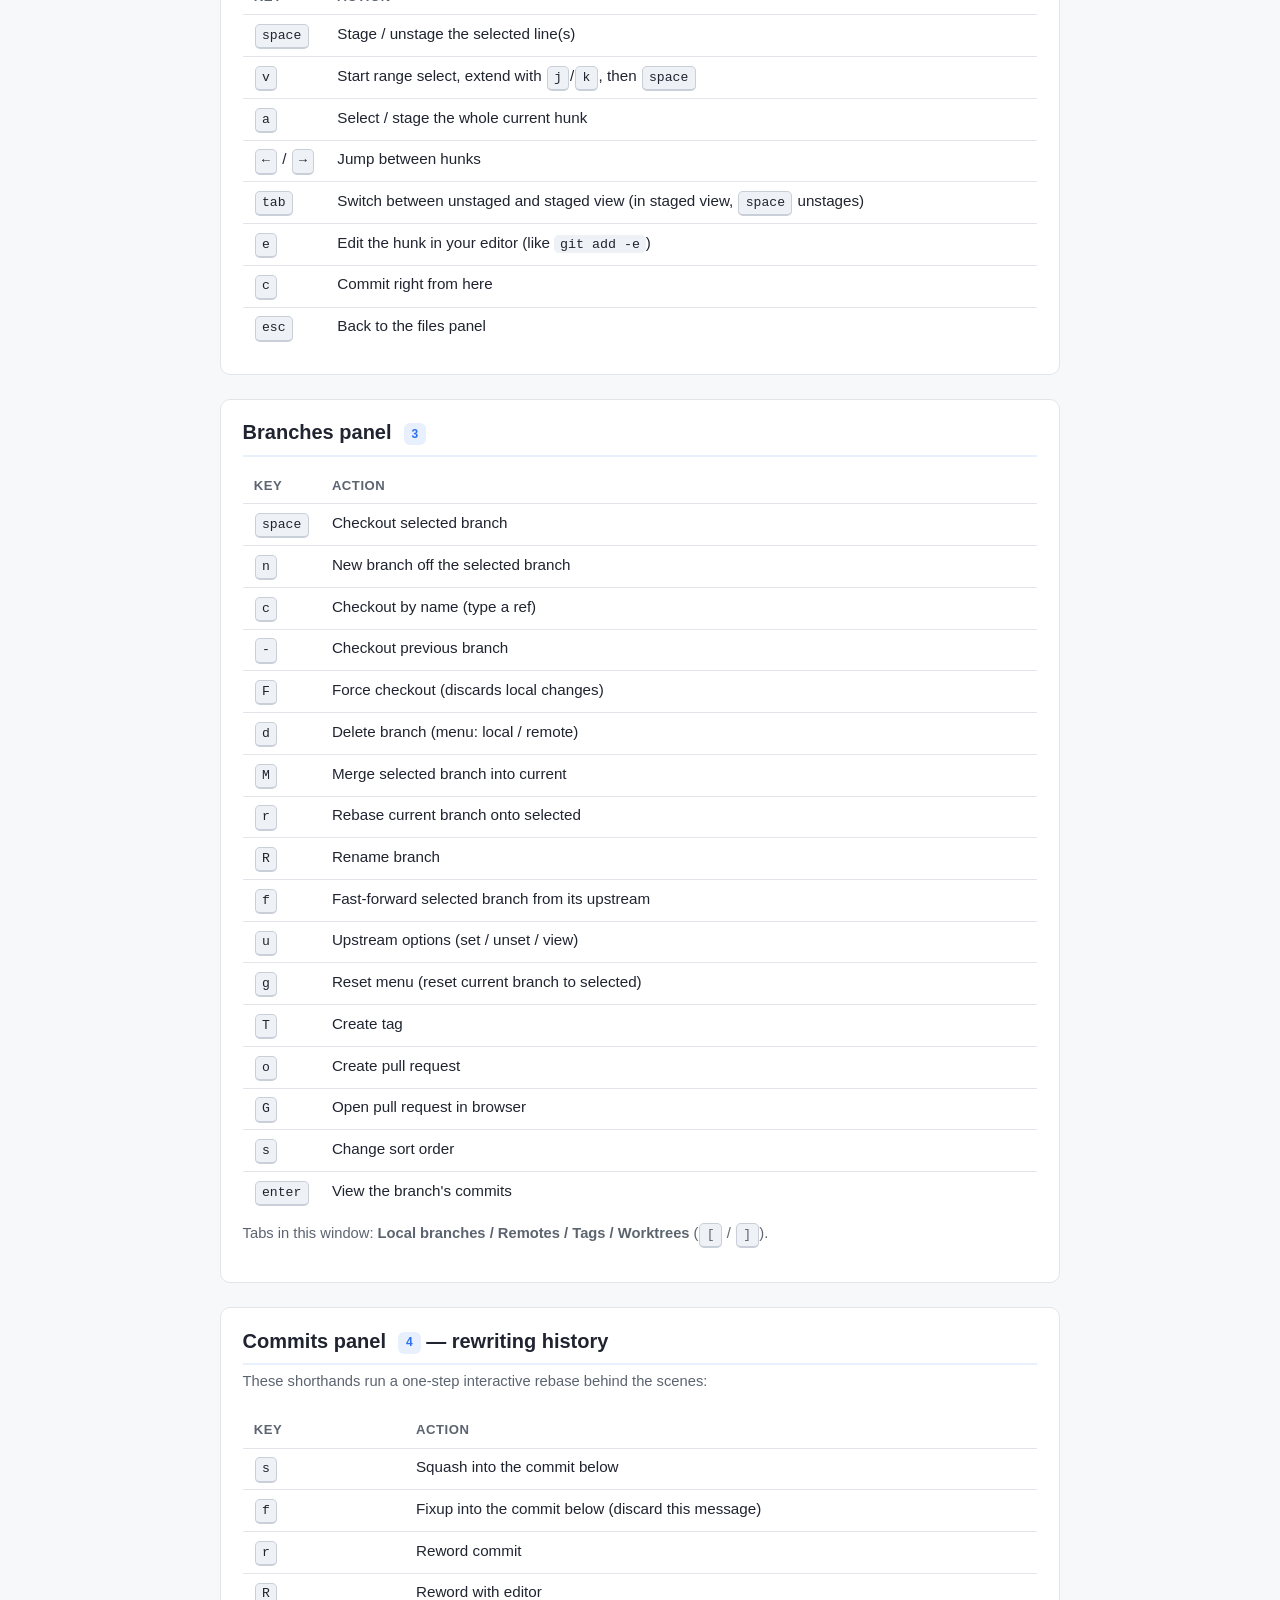
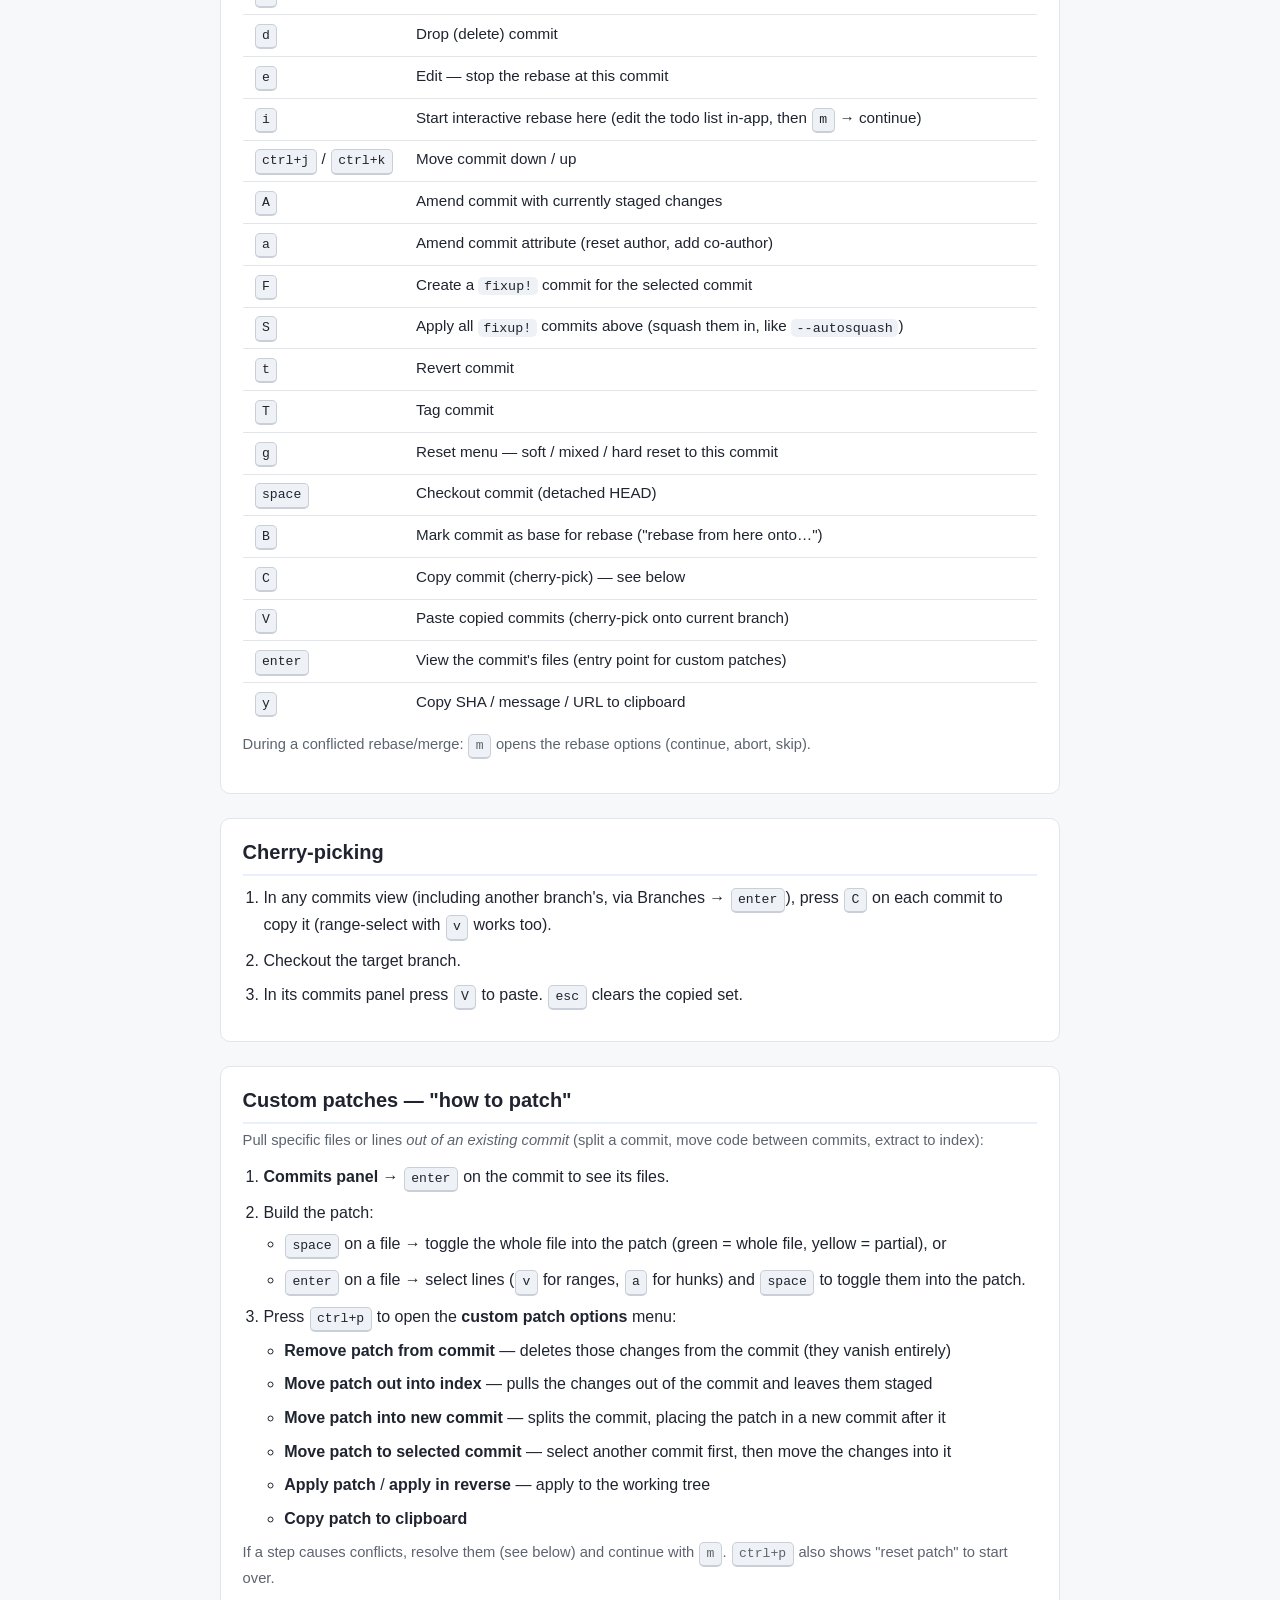
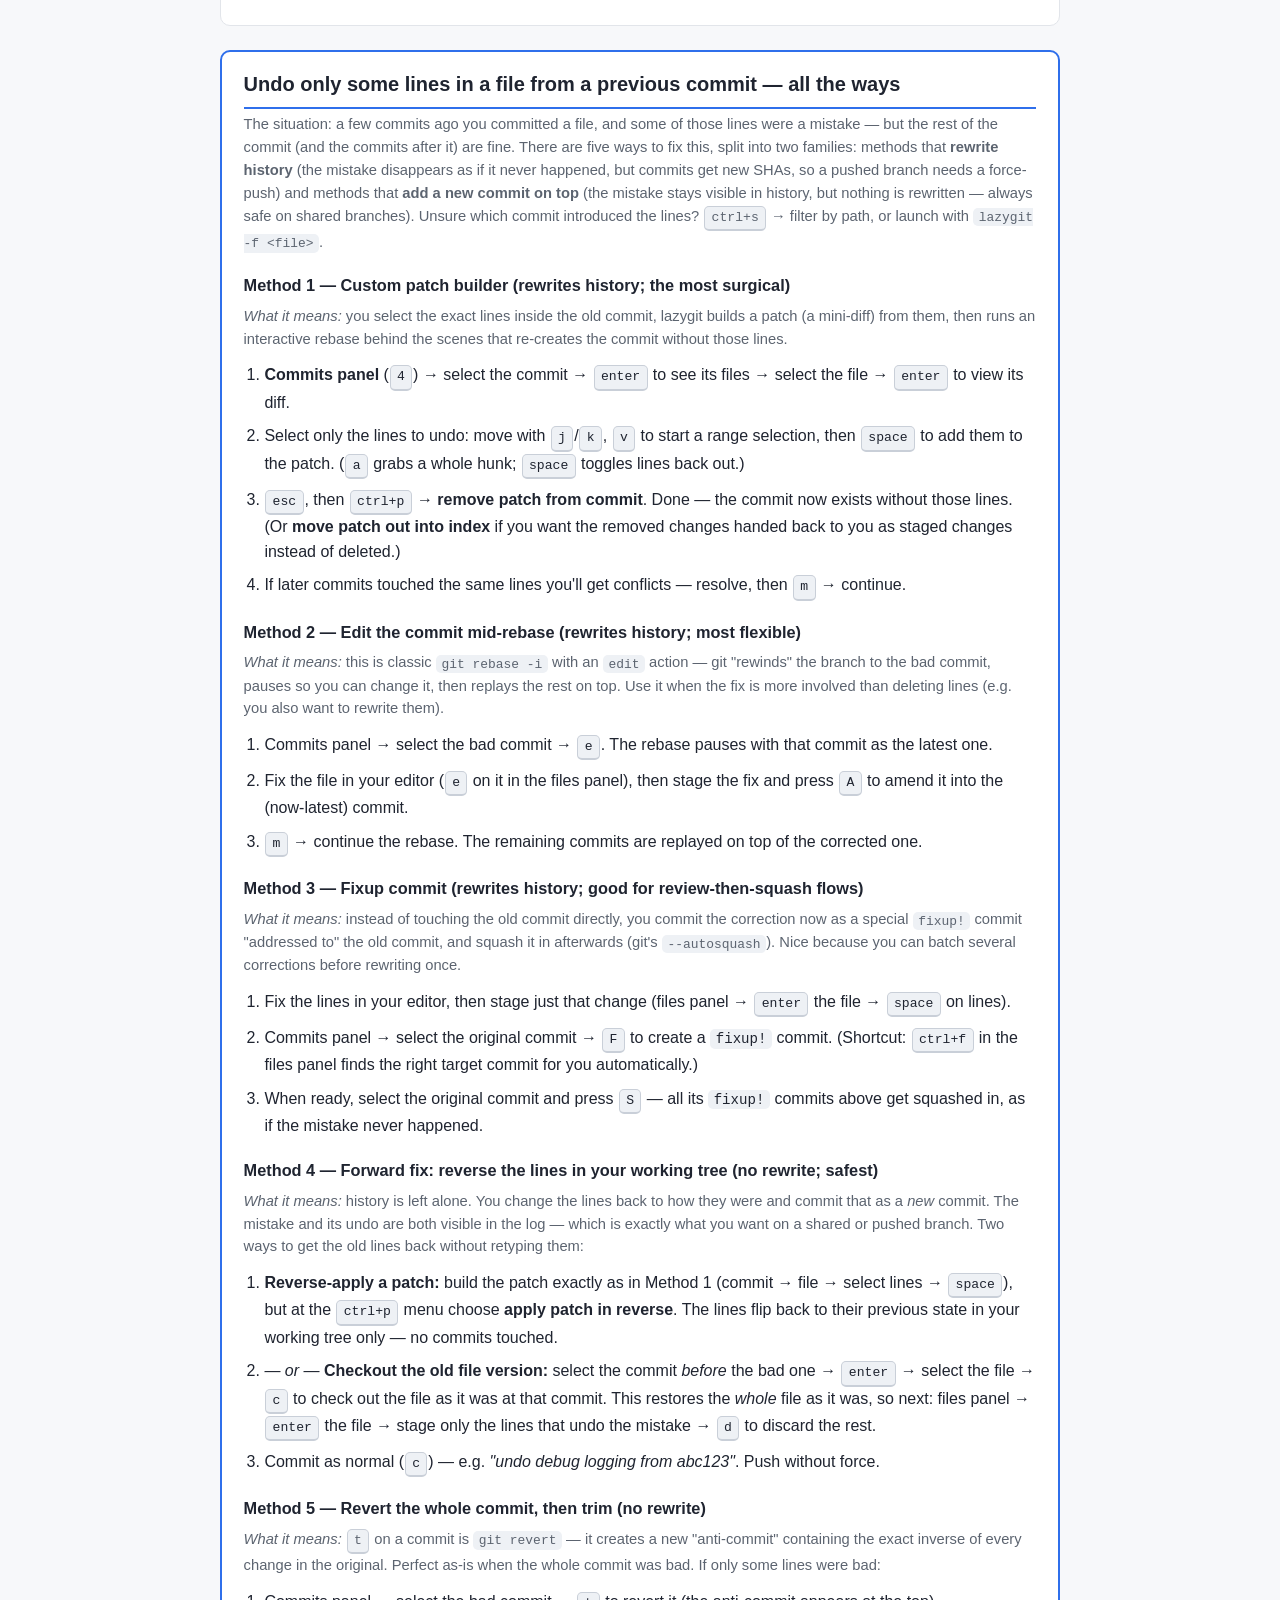
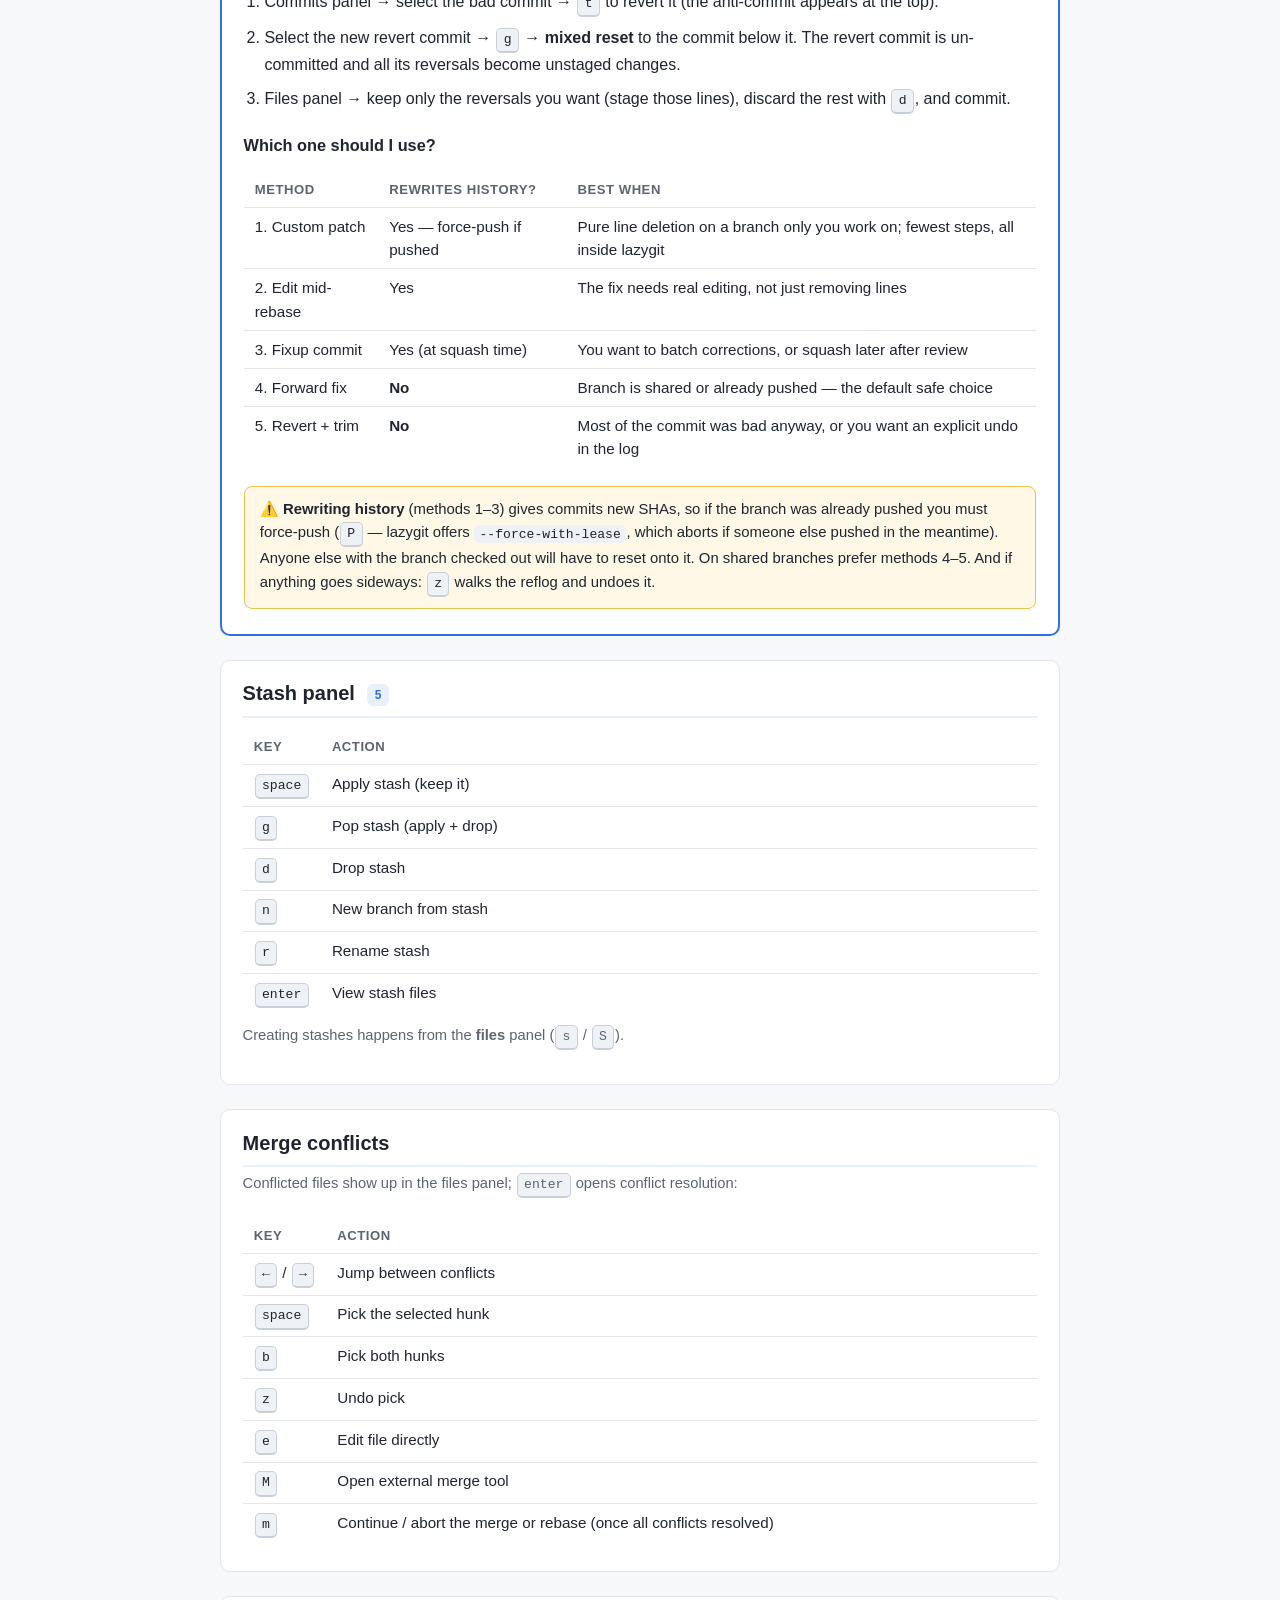
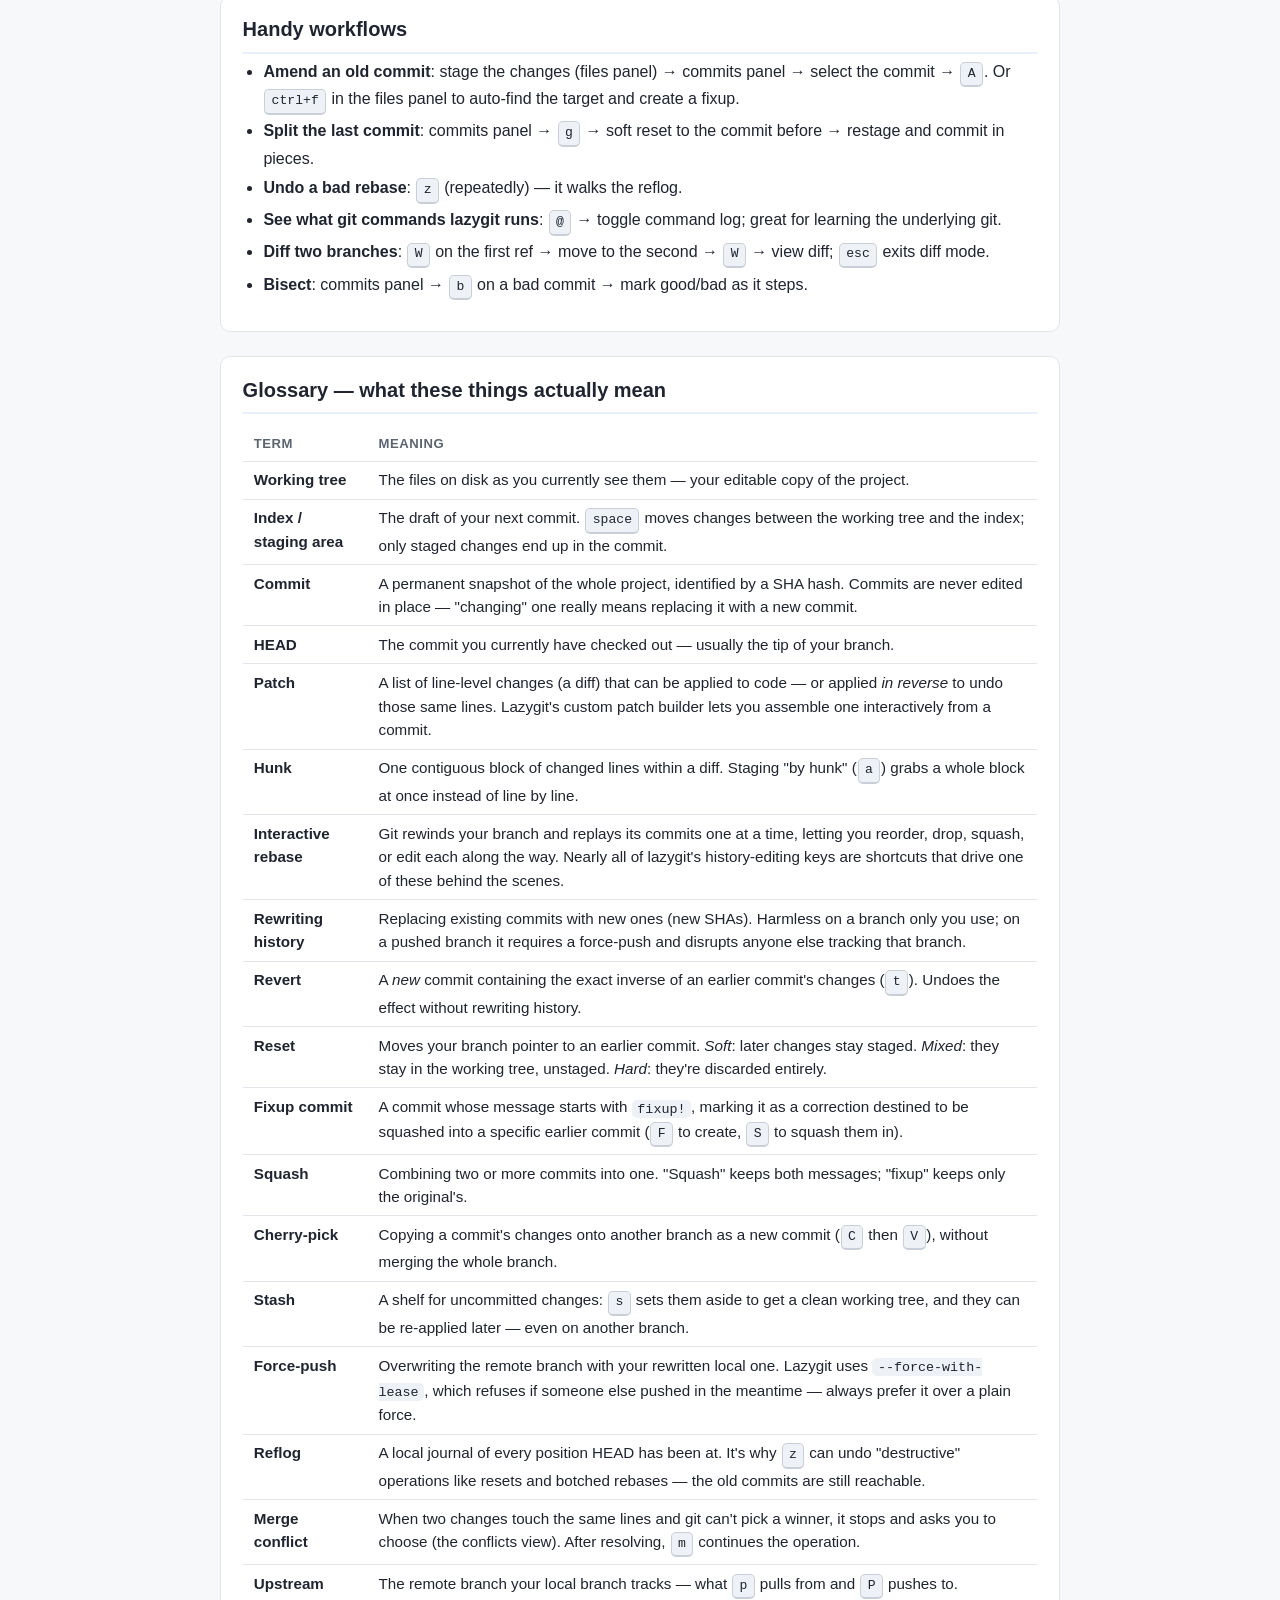
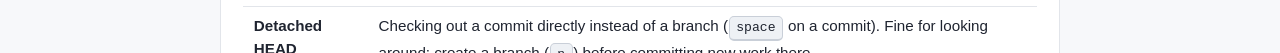
==== commit 56b2cb79: "Expand undo-lines section with all methods and add glossary Covers five approaches (custom patch, ed" ====
--- a/docs/lazygit-cheatsheet.html
+++ b/docs/lazygit-cheatsheet.html
@@ -149,6 +149,7 @@
   <a href="#stash">Stash</a>
   <a href="#conflicts">Merge conflicts</a>
   <a href="#workflows">Handy workflows</a>
+  <a href="#glossary">Glossary</a>
 </nav>
 
 <section id="launching">
@@ -340,22 +341,60 @@
 </section>
 
 <section id="undo-lines" class="featured">
-  <h2>Undo only some lines in a file from a previous commit</h2>
-  <p class="note">You committed a file a few commits ago, and some of those lines were a mistake — but the rest of the commit is fine. This uses the custom patch builder to surgically pull just those lines back out.</p>
-  <ol class="steps">
-    <li>Go to the <strong>commits panel</strong> (<kbd>4</kbd>) and select the commit that introduced the bad lines. (Tip: <kbd>ctrl+s</kbd> → filter by path, or <code>lazygit -f &lt;file&gt;</code>, helps find which commit touched the file.)</li>
-    <li>Press <kbd>enter</kbd> to see the commit's files, select the file, and press <kbd>enter</kbd> again to view its diff.</li>
-    <li>Select only the lines you want to undo: move with <kbd>j</kbd>/<kbd>k</kbd>, press <kbd>v</kbd> to start a range selection, then press <kbd>space</kbd> to add the selected lines to the custom patch. (<kbd>a</kbd> grabs a whole hunk; <kbd>space</kbd> again toggles lines back out; <kbd>d</kbd> removes lines from the patch.)</li>
-    <li>Press <kbd>esc</kbd> to step back, then press <kbd>ctrl+p</kbd> to open the custom patch options. Pick one:
-      <ul>
-        <li><strong>Remove patch from commit</strong> — the lines are undone as if never committed. History is rewritten; the rest of the commit stays intact.</li>
-        <li><strong>Move patch out into index</strong> — the lines leave the commit but land as staged changes, so you can inspect, tweak, or drop them yourself.</li>
-        <li><strong>Apply patch in reverse</strong> — reverts those lines in your <em>working tree only</em>, without rewriting the commit. Use this if the branch is already shared/pushed and you'd rather commit a small revert.</li>
-      </ul>
-    </li>
-    <li>If later commits also touched those lines you'll get conflicts — resolve them in the conflicts view, then continue with <kbd>m</kbd>.</li>
-  </ol>
-  <div class="callout">⚠️ The first two options rewrite history (an interactive rebase under the hood), so you'll need a force-push (<kbd>P</kbd>, lazygit offers <code>--force-with-lease</code>) if the commit was already pushed. Avoid on shared branches — use <strong>apply in reverse</strong> or <kbd>t</kbd> (revert) instead. And if it goes sideways: <kbd>z</kbd> undoes it.</div>
+  <h2>Undo only some lines in a file from a previous commit — all the ways</h2>
+  <p class="note">The situation: a few commits ago you committed a file, and some of those lines were a mistake — but the rest of the commit (and the commits after it) are fine. There are five ways to fix this, split into two families: methods that <strong>rewrite history</strong> (the mistake disappears as if it never happened, but commits get new SHAs, so a pushed branch needs a force-push) and methods that <strong>add a new commit on top</strong> (the mistake stays visible in history, but nothing is rewritten — always safe on shared branches). Unsure which commit introduced the lines? <kbd>ctrl+s</kbd> → filter by path, or launch with <code>lazygit -f &lt;file&gt;</code>.</p>
+
+  <h3>Method 1 — Custom patch builder (rewrites history; the most surgical)</h3>
+  <p class="note"><em>What it means:</em> you select the exact lines inside the old commit, lazygit builds a patch (a mini-diff) from them, then runs an interactive rebase behind the scenes that re-creates the commit without those lines.</p>
+  <ol class="steps">
+    <li><strong>Commits panel</strong> (<kbd>4</kbd>) → select the commit → <kbd>enter</kbd> to see its files → select the file → <kbd>enter</kbd> to view its diff.</li>
+    <li>Select only the lines to undo: move with <kbd>j</kbd>/<kbd>k</kbd>, <kbd>v</kbd> to start a range selection, then <kbd>space</kbd> to add them to the patch. (<kbd>a</kbd> grabs a whole hunk; <kbd>space</kbd> toggles lines back out.)</li>
+    <li><kbd>esc</kbd>, then <kbd>ctrl+p</kbd> → <strong>remove patch from commit</strong>. Done — the commit now exists without those lines. (Or <strong>move patch out into index</strong> if you want the removed changes handed back to you as staged changes instead of deleted.)</li>
+    <li>If later commits touched the same lines you'll get conflicts — resolve, then <kbd>m</kbd> → continue.</li>
+  </ol>
+
+  <h3>Method 2 — Edit the commit mid-rebase (rewrites history; most flexible)</h3>
+  <p class="note"><em>What it means:</em> this is classic <code>git rebase -i</code> with an <code>edit</code> action — git "rewinds" the branch to the bad commit, pauses so you can change it, then replays the rest on top. Use it when the fix is more involved than deleting lines (e.g. you also want to rewrite them).</p>
+  <ol class="steps">
+    <li>Commits panel → select the bad commit → <kbd>e</kbd>. The rebase pauses with that commit as the latest one.</li>
+    <li>Fix the file in your editor (<kbd>e</kbd> on it in the files panel), then stage the fix and press <kbd>A</kbd> to amend it into the (now-latest) commit.</li>
+    <li><kbd>m</kbd> → continue the rebase. The remaining commits are replayed on top of the corrected one.</li>
+  </ol>
+
+  <h3>Method 3 — Fixup commit (rewrites history; good for review-then-squash flows)</h3>
+  <p class="note"><em>What it means:</em> instead of touching the old commit directly, you commit the correction now as a special <code>fixup!</code> commit "addressed to" the old commit, and squash it in afterwards (git's <code>--autosquash</code>). Nice because you can batch several corrections before rewriting once.</p>
+  <ol class="steps">
+    <li>Fix the lines in your editor, then stage just that change (files panel → <kbd>enter</kbd> the file → <kbd>space</kbd> on lines).</li>
+    <li>Commits panel → select the original commit → <kbd>F</kbd> to create a <code>fixup!</code> commit. (Shortcut: <kbd>ctrl+f</kbd> in the files panel finds the right target commit for you automatically.)</li>
+    <li>When ready, select the original commit and press <kbd>S</kbd> — all its <code>fixup!</code> commits above get squashed in, as if the mistake never happened.</li>
+  </ol>
+
+  <h3>Method 4 — Forward fix: reverse the lines in your working tree (no rewrite; safest)</h3>
+  <p class="note"><em>What it means:</em> history is left alone. You change the lines back to how they were and commit that as a <em>new</em> commit. The mistake and its undo are both visible in the log — which is exactly what you want on a shared or pushed branch. Two ways to get the old lines back without retyping them:</p>
+  <ol class="steps">
+    <li><strong>Reverse-apply a patch:</strong> build the patch exactly as in Method 1 (commit → file → select lines → <kbd>space</kbd>), but at the <kbd>ctrl+p</kbd> menu choose <strong>apply patch in reverse</strong>. The lines flip back to their previous state in your working tree only — no commits touched.</li>
+    <li><em>— or —</em> <strong>Checkout the old file version:</strong> select the commit <em>before</em> the bad one → <kbd>enter</kbd> → select the file → <kbd>c</kbd> to check out the file as it was at that commit. This restores the <em>whole</em> file as it was, so next: files panel → <kbd>enter</kbd> the file → stage only the lines that undo the mistake → <kbd>d</kbd> to discard the rest.</li>
+    <li>Commit as normal (<kbd>c</kbd>) — e.g. <em>"undo debug logging from abc123"</em>. Push without force.</li>
+  </ol>
+
+  <h3>Method 5 — Revert the whole commit, then trim (no rewrite)</h3>
+  <p class="note"><em>What it means:</em> <kbd>t</kbd> on a commit is <code>git revert</code> — it creates a new "anti-commit" containing the exact inverse of every change in the original. Perfect as-is when the whole commit was bad. If only some lines were bad:</p>
+  <ol class="steps">
+    <li>Commits panel → select the bad commit → <kbd>t</kbd> to revert it (the anti-commit appears at the top).</li>
+    <li>Select the new revert commit → <kbd>g</kbd> → <strong>mixed reset</strong> to the commit below it. The revert commit is un-committed and all its reversals become unstaged changes.</li>
+    <li>Files panel → keep only the reversals you want (stage those lines), discard the rest with <kbd>d</kbd>, and commit.</li>
+  </ol>
+
+  <h3>Which one should I use?</h3>
+  <div class="table-scroll"><table>
+    <tr><th>Method</th><th>Rewrites history?</th><th>Best when</th></tr>
+    <tr><td>1. Custom patch</td><td>Yes — force-push if pushed</td><td>Pure line deletion on a branch only you work on; fewest steps, all inside lazygit</td></tr>
+    <tr><td>2. Edit mid-rebase</td><td>Yes</td><td>The fix needs real editing, not just removing lines</td></tr>
+    <tr><td>3. Fixup commit</td><td>Yes (at squash time)</td><td>You want to batch corrections, or squash later after review</td></tr>
+    <tr><td>4. Forward fix</td><td><strong>No</strong></td><td>Branch is shared or already pushed — the default safe choice</td></tr>
+    <tr><td>5. Revert + trim</td><td><strong>No</strong></td><td>Most of the commit was bad anyway, or you want an explicit undo in the log</td></tr>
+  </table></div>
+  <div class="callout">⚠️ <strong>Rewriting history</strong> (methods 1–3) gives commits new SHAs, so if the branch was already pushed you must force-push (<kbd>P</kbd> — lazygit offers <code>--force-with-lease</code>, which aborts if someone else pushed in the meantime). Anyone else with the branch checked out will have to reset onto it. On shared branches prefer methods 4–5. And if anything goes sideways: <kbd>z</kbd> walks the reflog and undoes it.</div>
 </section>
 
 <section id="stash">
@@ -399,6 +438,32 @@
   </ul>
 </section>
 
+<section id="glossary">
+  <h2>Glossary — what these things actually mean</h2>
+  <div class="table-scroll"><table>
+    <tr><th>Term</th><th>Meaning</th></tr>
+    <tr><td><strong>Working tree</strong></td><td>The files on disk as you currently see them — your editable copy of the project.</td></tr>
+    <tr><td><strong>Index / staging area</strong></td><td>The draft of your next commit. <kbd>space</kbd> moves changes between the working tree and the index; only staged changes end up in the commit.</td></tr>
+    <tr><td><strong>Commit</strong></td><td>A permanent snapshot of the whole project, identified by a SHA hash. Commits are never edited in place — "changing" one really means replacing it with a new commit.</td></tr>
+    <tr><td><strong>HEAD</strong></td><td>The commit you currently have checked out — usually the tip of your branch.</td></tr>
+    <tr><td><strong>Patch</strong></td><td>A list of line-level changes (a diff) that can be applied to code — or applied <em>in reverse</em> to undo those same lines. Lazygit's custom patch builder lets you assemble one interactively from a commit.</td></tr>
+    <tr><td><strong>Hunk</strong></td><td>One contiguous block of changed lines within a diff. Staging "by hunk" (<kbd>a</kbd>) grabs a whole block at once instead of line by line.</td></tr>
+    <tr><td><strong>Interactive rebase</strong></td><td>Git rewinds your branch and replays its commits one at a time, letting you reorder, drop, squash, or edit each along the way. Nearly all of lazygit's history-editing keys are shortcuts that drive one of these behind the scenes.</td></tr>
+    <tr><td><strong>Rewriting history</strong></td><td>Replacing existing commits with new ones (new SHAs). Harmless on a branch only you use; on a pushed branch it requires a force-push and disrupts anyone else tracking that branch.</td></tr>
+    <tr><td><strong>Revert</strong></td><td>A <em>new</em> commit containing the exact inverse of an earlier commit's changes (<kbd>t</kbd>). Undoes the effect without rewriting history.</td></tr>
+    <tr><td><strong>Reset</strong></td><td>Moves your branch pointer to an earlier commit. <em>Soft</em>: later changes stay staged. <em>Mixed</em>: they stay in the working tree, unstaged. <em>Hard</em>: they're discarded entirely.</td></tr>
+    <tr><td><strong>Fixup commit</strong></td><td>A commit whose message starts with <code>fixup!</code>, marking it as a correction destined to be squashed into a specific earlier commit (<kbd>F</kbd> to create, <kbd>S</kbd> to squash them in).</td></tr>
+    <tr><td><strong>Squash</strong></td><td>Combining two or more commits into one. "Squash" keeps both messages; "fixup" keeps only the original's.</td></tr>
+    <tr><td><strong>Cherry-pick</strong></td><td>Copying a commit's changes onto another branch as a new commit (<kbd>C</kbd> then <kbd>V</kbd>), without merging the whole branch.</td></tr>
+    <tr><td><strong>Stash</strong></td><td>A shelf for uncommitted changes: <kbd>s</kbd> sets them aside to get a clean working tree, and they can be re-applied later — even on another branch.</td></tr>
+    <tr><td><strong>Force-push</strong></td><td>Overwriting the remote branch with your rewritten local one. Lazygit uses <code>--force-with-lease</code>, which refuses if someone else pushed in the meantime — always prefer it over a plain force.</td></tr>
+    <tr><td><strong>Reflog</strong></td><td>A local journal of every position HEAD has been at. It's why <kbd>z</kbd> can undo "destructive" operations like resets and botched rebases — the old commits are still reachable.</td></tr>
+    <tr><td><strong>Merge conflict</strong></td><td>When two changes touch the same lines and git can't pick a winner, it stops and asks you to choose (the conflicts view). After resolving, <kbd>m</kbd> continues the operation.</td></tr>
+    <tr><td><strong>Upstream</strong></td><td>The remote branch your local branch tracks — what <kbd>p</kbd> pulls from and <kbd>P</kbd> pushes to.</td></tr>
+    <tr><td><strong>Detached HEAD</strong></td><td>Checking out a commit directly instead of a branch (<kbd>space</kbd> on a commit). Fine for looking around; create a branch (<kbd>n</kbd>) before committing new work there.</td></tr>
+  </table></div>
+</section>
+
 <footer>Defaults verified against lazygit's <code>pkg/config/user_config.go</code>. Your own config lives at the path shown by <kbd>e</kbd> in the status panel.</footer>
 
 </div>
